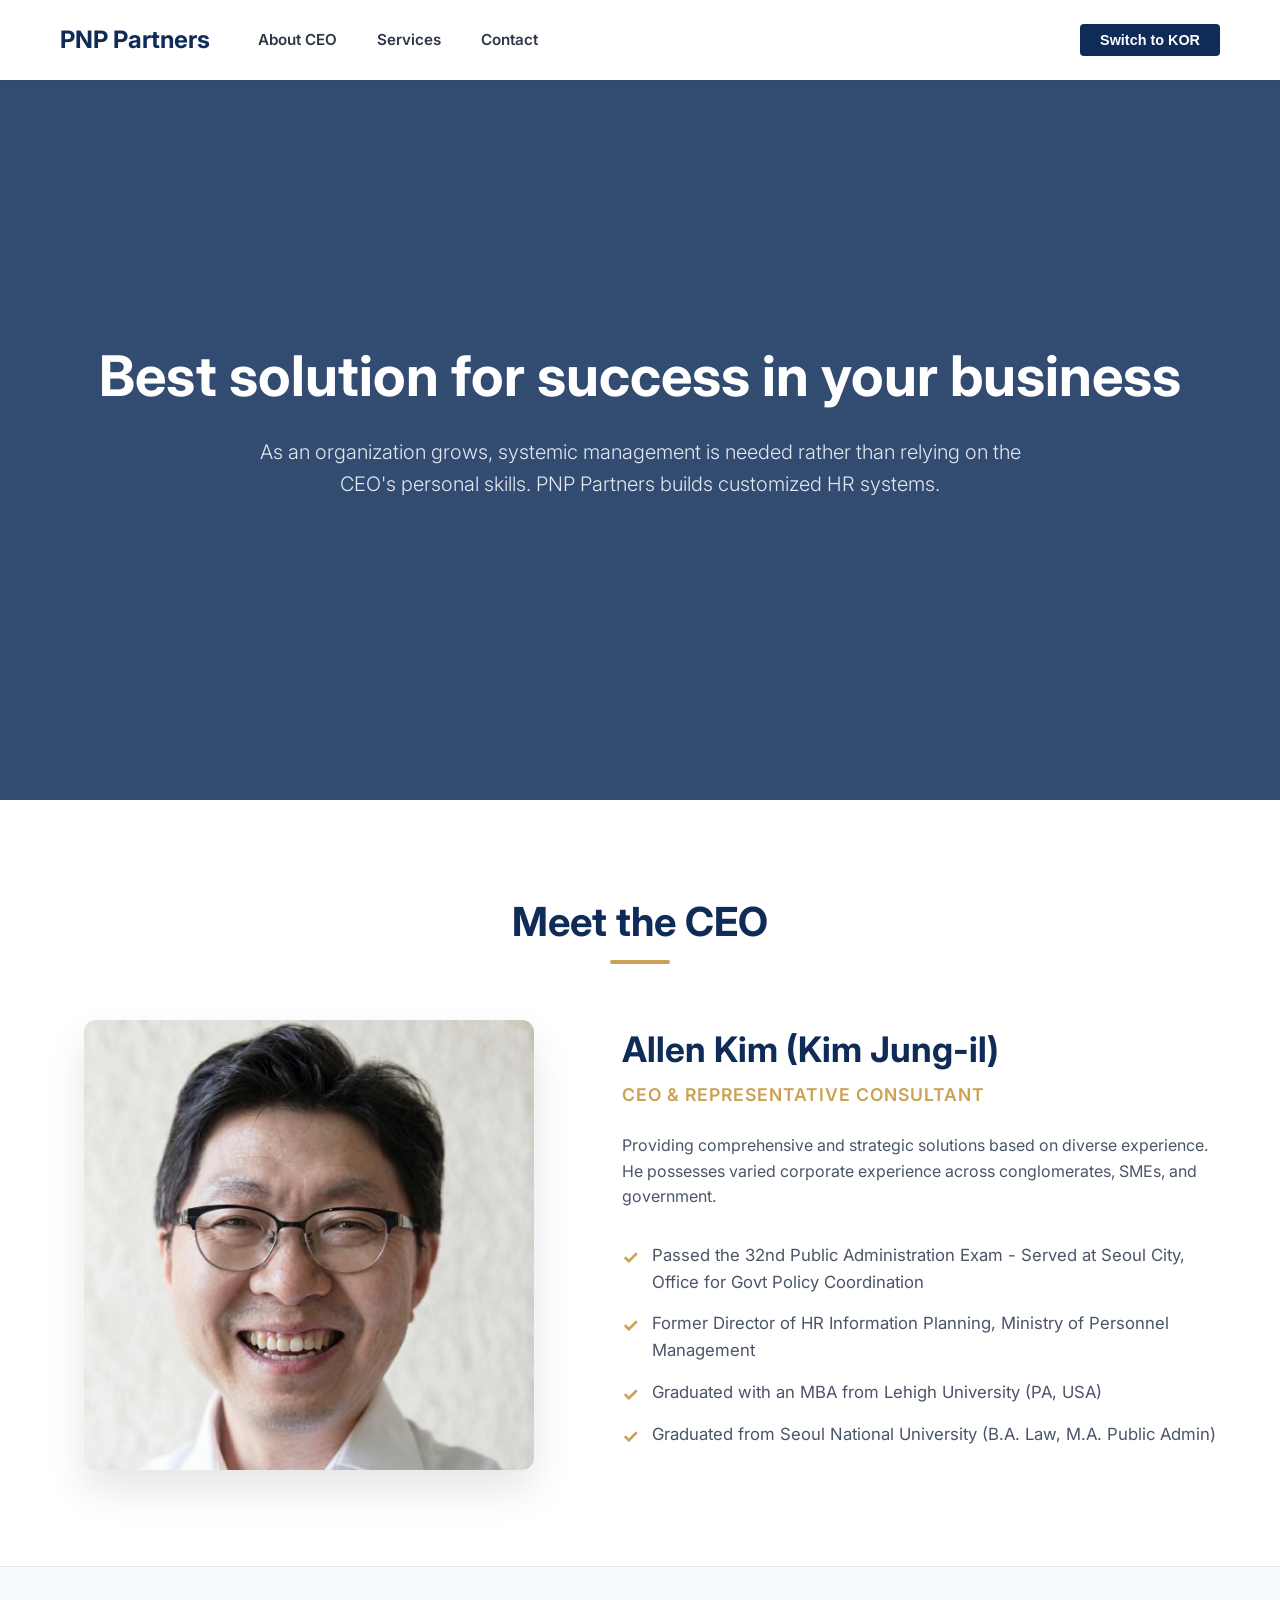
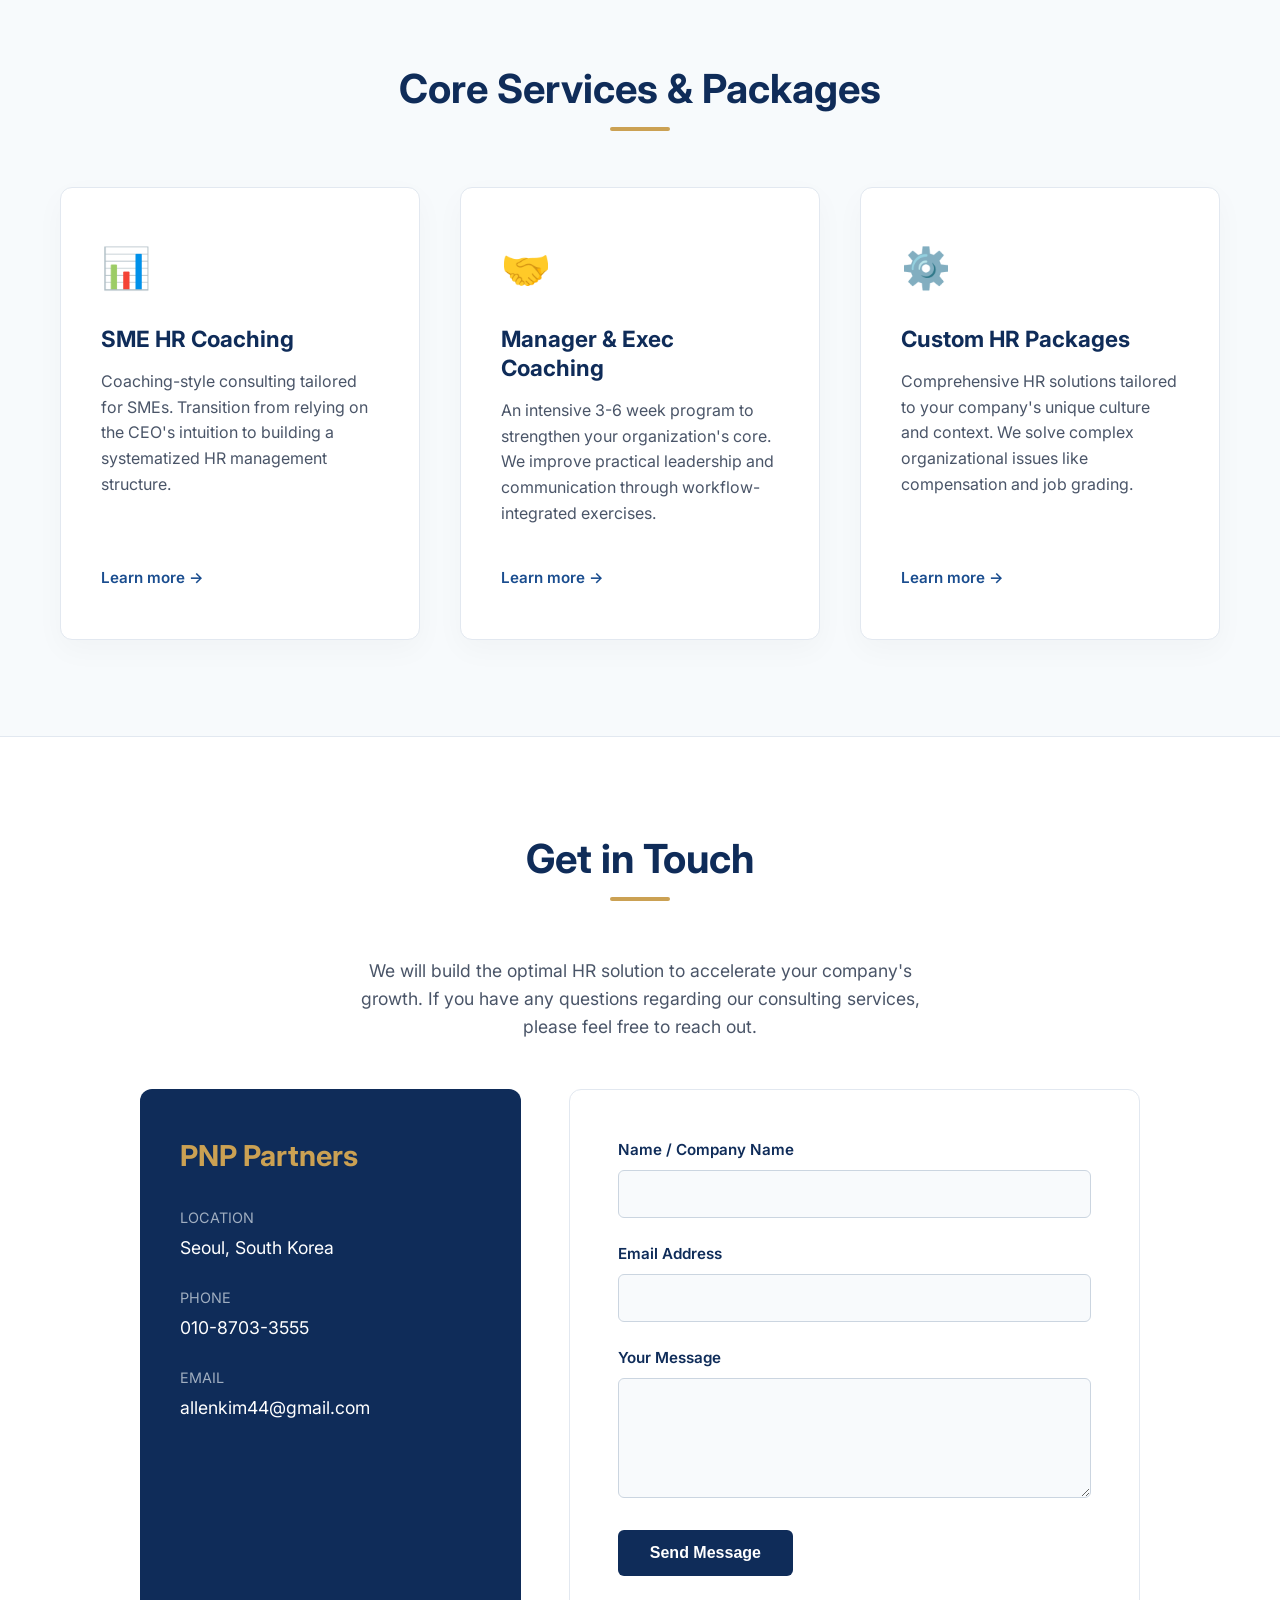
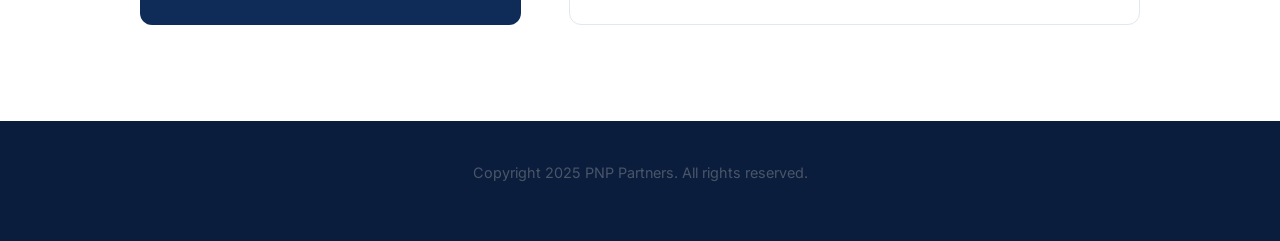
==== index.html @ eab7d21c "Add files via upload v0 pnpp web dev. includes a landing page, ceo intro, core services that are cli" ====
<!DOCTYPE html>
<html lang="en">
<head>
    <meta charset="UTF-8">
    <meta name="viewport" content="width=device-width, initial-scale=1.0">
    <title>PNP Partners | HR Consulting</title>
    <link href="https://fonts.googleapis.com/css2?family=Inter:wght@300;400;600;700&family=Noto+Sans+KR:wght@300;400;500;700&display=swap" rel="stylesheet">
    <style>
        /* === CSS VARIABLES === */
        :root {
            --primary-navy: #0F2C59;
            --secondary-blue: #1A4D8F;
            --accent-color: #CBA153;
            --text-dark: #2D3748;
            --text-light: #4A5568;
            --bg-light: #F7FAFC;
            --white: #FFFFFF;
            --border-color: #E2E8F0;
            --transition: all 0.3s ease;
        }

        /* === GLOBAL STYLES === */
        * { margin: 0; padding: 0; box-sizing: border-box; }
        body {
            font-family: 'Inter', 'Noto Sans KR', sans-serif;
            color: var(--text-dark);
            line-height: 1.6;
            background-color: var(--white);
            scroll-behavior: smooth;
        }
        h1, h2, h3, h4 { color: var(--primary-navy); font-weight: 700; line-height: 1.3; }
        p { margin-bottom: 1rem; color: var(--text-light); }
        .container { width: 100%; max-width: 1200px; margin: 0 auto; padding: 0 20px; }

        .section-title {
            text-align: center; font-size: 2.5rem; margin-bottom: 3.5rem;
            position: relative; padding-bottom: 1rem;
        }
        .section-title::after {
            content: ''; position: absolute; bottom: 0; left: 50%;
            transform: translateX(-50%); width: 60px; height: 4px;
            background-color: var(--accent-color); border-radius: 2px;
        }
        section { padding: 6rem 0; }

        /* === NAVIGATION === */
        header {
            background-color: rgba(255, 255, 255, 0.98);
            backdrop-filter: blur(10px);
            box-shadow: 0 2px 15px rgba(0,0,0,0.05);
            position: fixed; width: 100%; top: 0; z-index: 1000;
        }
        nav { display: flex; justify-content: space-between; align-items: center; height: 80px; }
        .logo { font-size: 1.5rem; font-weight: 700; color: var(--primary-navy); text-decoration: none; z-index: 1001; }

        .nav-links { display: flex; gap: 2.5rem; align-items: center; margin-right: auto; margin-left: 3rem; }
        .nav-links a { text-decoration: none; color: var(--text-dark); font-weight: 600; font-size: 0.95rem; transition: var(--transition); }
        .nav-links a:hover { color: var(--accent-color); }

        .nav-controls { display: flex; align-items: center; gap: 1.5rem; z-index: 1001; }
        .lang-toggle {
            background-color: var(--primary-navy); color: var(--white); border: none;
            padding: 8px 20px; border-radius: 4px; cursor: pointer; font-weight: 600; font-size: 0.9rem; transition: var(--transition);
        }
        .lang-toggle:hover { background-color: var(--secondary-blue); box-shadow: 0 4px 12px rgba(26, 77, 143, 0.2); }

        .hamburger { display: none; flex-direction: column; gap: 5px; cursor: pointer; }
        .hamburger span { width: 25px; height: 3px; background-color: var(--primary-navy); border-radius: 3px; transition: var(--transition); }

        /* === HERO SECTION === */
        .hero {
            margin-top: 80px; height: 80vh;
            background: linear-gradient(rgba(15, 44, 89, 0.85), rgba(15, 44, 89, 0.85)), url('https://images.unsplash.com/photo-1552664730-d307ca884978?auto=format&fit=crop&w=1920&q=80') center/cover no-repeat fixed;
            display: flex; align-items: center; text-align: center; color: var(--white);
        }
        .hero h1 { color: var(--white); font-size: 3.5rem; margin-bottom: 1.5rem; }
        .hero p { color: #E2E8F0; font-size: 1.25rem; max-width: 800px; margin: 0 auto 2.5rem; font-weight: 300; }

        /* === ABOUT CEO SECTION === */
        .about-grid { display: grid; grid-template-columns: 1fr 1.2fr; gap: 4rem; align-items: center; }
        .about-img img { width: 100%; max-width: 450px; border-radius: 12px; box-shadow: 0 20px 40px rgba(0,0,0,0.1); display: block; margin: 0 auto; }
        .about-text h3 { font-size: 2.2rem; margin-bottom: 0.5rem; }
        .about-text .title { color: var(--accent-color); font-weight: 600; font-size: 1.1rem; margin-bottom: 1.5rem; display: block; text-transform: uppercase; letter-spacing: 1px; }
        .about-text ul { list-style: none; margin-top: 2rem; }
        .about-text ul li { position: relative; padding-left: 30px; margin-bottom: 15px; color: var(--text-light); font-size: 1.05rem; }
        .about-text ul li::before { content: '✓'; color: var(--accent-color); position: absolute; left: 0; font-weight: bold; font-size: 1.2rem; }

        /* === SERVICES SECTION === */
        .bg-light-sec { background-color: var(--bg-light); border-top: 1px solid var(--border-color); border-bottom: 1px solid var(--border-color); }
        .services-grid { display: grid; grid-template-columns: repeat(auto-fit, minmax(320px, 1fr)); gap: 2.5rem; }

        .service-card {
            background: var(--white); padding: 3rem 2.5rem; border-radius: 12px;
            box-shadow: 0 10px 30px rgba(0,0,0,0.03); transition: var(--transition);
            border: 1px solid var(--border-color); position: relative; overflow: hidden;
            cursor: pointer; display: flex; flex-direction: column;
        }
        .service-card::before {
            content: ''; position: absolute; top: 0; left: 0; width: 100%; height: 4px;
            background-color: transparent; transition: var(--transition);
        }
        .service-card:hover { transform: translateY(-8px); box-shadow: 0 20px 40px rgba(0,0,0,0.08); }
        .service-card:hover::before { background-color: var(--accent-color); }
        .service-card * { pointer-events: none; }
        .service-icon { font-size: 2.5rem; margin-bottom: 1.5rem; }
        .service-card h3 { font-size: 1.4rem; margin-bottom: 1rem; }
        .service-card p { flex-grow: 1; }

        .learn-more-btn {
            margin-top: 1.5rem; color: var(--secondary-blue); font-weight: 600;
            font-size: 0.95rem; display: flex; align-items: center; gap: 5px; transition: var(--transition);
        }
        .service-card:hover .learn-more-btn { color: var(--accent-color); gap: 10px; }

        /* === MODALS === */
        .custom-modal {
            position: fixed; top: 0; left: 0; width: 100%; height: 100%;
            background-color: rgba(15, 44, 89, 0.85); backdrop-filter: blur(8px);
            z-index: 9999; display: flex; justify-content: center; align-items: center;
            opacity: 0; visibility: hidden;
            transition: opacity 0.3s ease, visibility 0.3s ease;
        }
        .custom-modal.active { opacity: 1; visibility: visible; }

        .custom-modal-content {
            background: var(--white); padding: 3rem; border-radius: 12px;
            width: 90%; max-width: 850px; max-height: 85vh; overflow-y: auto;
            position: relative; transform: translateY(30px); transition: transform 0.3s ease;
            box-shadow: 0 25px 50px rgba(0,0,0,0.2);
        }
        .custom-modal.active .custom-modal-content { transform: translateY(0); }

        .close-btn {
            position: absolute; top: 20px; right: 25px; font-size: 2rem;
            color: var(--text-light); cursor: pointer; transition: var(--transition);
            background: var(--bg-light); width: 40px; height: 40px;
            display: flex; justify-content: center; align-items: center; border-radius: 50%;
        }
        .close-btn:hover { background-color: #E2E8F0; color: var(--text-dark); }

        .custom-modal-content h2 { font-size: 2rem; margin-bottom: 1rem; color: var(--primary-navy); }
        .custom-modal-content h4 { color: var(--accent-color); margin: 1.5rem 0 0.8rem; font-size: 1.2rem; letter-spacing: 0.5px; }
        .custom-modal-content ul { list-style: none; margin-bottom: 1.5rem; }
        .custom-modal-content ul li { position: relative; padding-left: 20px; margin-bottom: 8px; color: var(--text-light); }
        .custom-modal-content ul li::before { content: '•'; color: var(--secondary-blue); position: absolute; left: 0; font-weight: bold; font-size: 1.2rem; }

        .modal-cta { margin-top: 2.5rem; padding-top: 2rem; border-top: 1px solid var(--border-color); text-align: right; }
        .btn-primary {
            background-color: var(--accent-color); color: var(--white); border: none; padding: 1rem 2rem;
            border-radius: 6px; cursor: pointer; font-weight: 600; font-size: 1.05rem;
            text-decoration: none; display: inline-block; transition: var(--transition);
        }
        .btn-primary:hover { background-color: #B58B3F; transform: translateY(-2px); box-shadow: 0 5px 15px rgba(203, 161, 83, 0.3); }

        /* === CONTACT SECTION === */
        .contact-intro { text-align: center; max-width: 600px; margin: 0 auto 3rem auto; font-size: 1.1rem; }
        .contact-wrapper { display: grid; grid-template-columns: 1fr 1.5fr; gap: 3rem; max-width: 1000px; margin: 0 auto; }
        .contact-info-box { background: var(--primary-navy); color: var(--white); padding: 3rem 2.5rem; border-radius: 12px; }
        .contact-info-box h3 { color: var(--accent-color); margin-bottom: 2rem; font-size: 1.8rem; }
        .contact-info-item { margin-bottom: 1.5rem; }
        .contact-info-item span { display: block; font-size: 0.9rem; color: #A0AEC0; text-transform: uppercase; margin-bottom: 0.3rem; }
        .contact-info-item p { color: var(--white); font-size: 1.1rem; margin: 0; }

        .contact-form-box { background: var(--white); padding: 3rem; border-radius: 12px; border: 1px solid var(--border-color); }
        .form-group { margin-bottom: 1.5rem; }
        .form-group label { display: block; margin-bottom: 0.5rem; font-weight: 600; color: var(--primary-navy); font-size: 0.95rem; }
        .form-control { width: 100%; padding: 0.8rem 1rem; border: 1px solid #CBD5E0; border-radius: 6px; font-family: inherit; font-size: 1rem; background-color: #F8FAFC; }
        .form-control:focus { outline: none; border-color: var(--primary-navy); background-color: var(--white); box-shadow: 0 0 0 3px rgba(15, 44, 89, 0.1); }
        textarea.form-control { resize: vertical; min-height: 120px; }
        .submit-btn {
            background-color: var(--primary-navy); color: var(--white); border: none;
            padding: 0.9rem 2rem; border-radius: 6px; cursor: pointer; font-weight: 600;
            font-size: 1rem; transition: var(--transition);
        }
        .submit-btn:hover { background-color: var(--secondary-blue); transform: translateY(-2px); }

        /* === FOOTER === */
        footer { background-color: #0A1D3D; color: #A0AEC0; text-align: center; padding: 2.5rem 0; font-size: 0.9rem; }

        /* === RESPONSIVE === */
        @media (max-width: 900px) { .contact-wrapper { grid-template-columns: 1fr; } }
        @media (max-width: 768px) {
            .nav-links {
                position: absolute; top: 80px; left: 0; width: 100%; background-color: rgba(255, 255, 255, 0.98);
                backdrop-filter: blur(10px); flex-direction: column; align-items: center; padding: 2rem 0; margin: 0;
                gap: 2rem; box-shadow: 0 10px 15px rgba(0,0,0,0.05); transform: translateY(-150%); opacity: 0;
                transition: var(--transition); z-index: 999;
            }
            .nav-links.active { transform: translateY(0); opacity: 1; }
            .hamburger { display: flex; }
            .hero h1 { font-size: 2.5rem; }
            .about-grid { grid-template-columns: 1fr; }
            section { padding: 4rem 0; }
            .custom-modal-content { padding: 2.5rem 1.5rem; }
        }
    </style>
</head>
<body>

    <!-- HEADER & NAVIGATION -->
    <header>
        <div class="container">
            <nav>
                <a href="#" class="logo" data-ko="PNP 파트너스" data-en="PNP Partners">PNP Partners</a>
                <div class="nav-links" id="navLinks">
                    <a href="#about" data-ko="대표 소개" data-en="About CEO">About CEO</a>
                    <a href="#services" data-ko="제공 서비스" data-en="Services">Services</a>
                    <a href="#contact" data-ko="문의하기" data-en="Contact">Contact</a>
                </div>
                <div class="nav-controls">
                    <button class="lang-toggle" id="langBtn">Switch to KOR</button>
                    <div class="hamburger" id="hamburgerBtn">
                        <span></span><span></span><span></span>
                    </div>
                </div>
            </nav>
        </div>
    </header>

    <!-- HERO SECTION -->
    <section class="hero" id="home">
        <div class="container">
            <h1 class="translatable" data-ko="비즈니스 성공을 위한 최고의 솔루션" data-en="Best solution for success in your business">Best solution for success in your business</h1>
            <p class="translatable"
               data-ko="조직이 성장하면 CEO의 개인기가 아닌 제도를 통한 관리가 필요합니다. PNP Partners는 맞춤형 HR 시스템을 구축합니다."
               data-en="As an organization grows, systemic management is needed rather than relying on the CEO's personal skills. PNP Partners builds customized HR systems.">
               As an organization grows, systemic management is needed rather than relying on the CEO's personal skills. PNP Partners builds customized HR systems.
            </p>
        </div>
    </section>

    <!-- ABOUT CEO SECTION -->
    <section id="about">
        <div class="container">
            <h2 class="section-title translatable" data-ko="대표 컨설턴트 소개" data-en="Meet the CEO">Meet the CEO</h2>
            <div class="about-grid">
                <div class="about-img">
                    <img src="allenkim.jpeg" alt="Allen Kim - CEO">
                </div>
                <div class="about-text">
                    <h3 class="translatable" data-ko="김정일 (Allen Kim)" data-en="Allen Kim (Kim Jung-il)">Allen Kim (Kim Jung-il)</h3>
                    <span class="title translatable" data-ko="PNP Partners 대표컨설턴트" data-en="CEO & Representative Consultant">CEO & Representative Consultant</span>
                    <p class="translatable"
                       data-ko="다양한 경험을 바탕으로 종합적이고 전략적인 solution을 제공합니다. 대기업, 중소기업, 정부 등 다양한 회사 경험을 보유하고 있습니다."
                       data-en="Providing comprehensive and strategic solutions based on diverse experience. He possesses varied corporate experience across conglomerates, SMEs, and government.">
                       Providing comprehensive and strategic solutions based on diverse experience. He possesses varied corporate experience across conglomerates, SMEs, and government.
                    </p>
                    <ul>
                        <li class="translatable" data-ko="행정고시 32회 합격 - 서울시, 국무조정실 근무" data-en="Passed the 32nd Public Administration Exam - Served at Seoul City, Office for Govt Policy Coordination">Passed the 32nd Public Administration Exam - Served at Seoul City, Office for Govt Policy Coordination</li>
                        <li class="translatable" data-ko="인사혁신처 인재정보기획관 역임" data-en="Former Director of HR Information Planning, Ministry of Personnel Management">Former Director of HR Information Planning, Ministry of Personnel Management</li>
                        <li class="translatable" data-ko="Lehigh University (PA, USA), MBA 졸업" data-en="Graduated with an MBA from Lehigh University (PA, USA)">Graduated with an MBA from Lehigh University (PA, USA)</li>
                        <li class="translatable" data-ko="서울대학교 법과대학 졸업 및 행정대학원 석사" data-en="Graduated from Seoul National University (B.A. Law, M.A. Public Admin)">Graduated from Seoul National University (B.A. Law, M.A. Public Admin)</li>
                    </ul>
                </div>
            </div>
        </div>
    </section>

    <!-- SERVICES SECTION -->
    <section id="services" class="bg-light-sec">
        <div class="container">
            <h2 class="section-title translatable" data-ko="핵심 역량 및 제공 서비스" data-en="Core Services & Packages">Core Services & Packages</h2>
            <div class="services-grid">

                <div class="service-card" data-modal="modal-sme" role="button" tabindex="0">
                    <div class="service-icon">📊</div>
                    <h3 class="translatable" data-ko="중소기업 인사 코칭" data-en="SME HR Coaching">SME HR Coaching</h3>
                    <p class="translatable"
                       data-ko="중소기업의 현실을 반영한 코칭 방식의 컨설팅. 사장의 직관에 의존하던 인사 관리에서 벗어나 제도화된 인사관리를 구축합니다."
                       data-en="Coaching-style consulting tailored for SMEs. Transition from relying on the CEO's intuition to building a systematized HR management structure.">
                       Coaching-style consulting tailored for SMEs. Transition from relying on the CEO's intuition to building a systematized HR management structure.
                    </p>
                    <div class="learn-more-btn translatable" data-ko="자세히 보기 &rarr;" data-en="Learn more &rarr;">Learn more &rarr;</div>
                </div>

                <div class="service-card" data-modal="modal-exec" role="button" tabindex="0">
                    <div class="service-icon">🤝</div>
                    <h3 class="translatable" data-ko="관리자 및 임원 코칭" data-en="Manager & Exec Coaching">Manager & Exec Coaching</h3>
                    <p class="translatable"
                       data-ko="조직의 허리를 강화하는 3~6주 집중 과정. 현업과 연계된 과제를 통해 실질적인 리더십과 소통 능력을 향상시킵니다."
                       data-en="An intensive 3-6 week program to strengthen your organization's core. We improve practical leadership and communication through workflow-integrated exercises.">
                       An intensive 3-6 week program to strengthen your organization's core. We improve practical leadership and communication through workflow-integrated exercises.
                    </p>
                    <div class="learn-more-btn translatable" data-ko="자세히 보기 &rarr;" data-en="Learn more &rarr;">Learn more &rarr;</div>
                </div>

                <div class="service-card" data-modal="modal-custom" role="button" tabindex="0">
                    <div class="service-icon">⚙️</div>
                    <h3 class="translatable" data-ko="맞춤형 HR 패키지" data-en="Custom HR Packages">Custom HR Packages</h3>
                    <p class="translatable"
                       data-ko="기업의 고유한 문화와 상황에 맞춘 종합 HR 솔루션. 보상설계, 평가제도, 직무급 등 복잡한 조직 이슈를 해결합니다."
                       data-en="Comprehensive HR solutions tailored to your company's unique culture and context. We solve complex organizational issues like compensation and job grading.">
                       Comprehensive HR solutions tailored to your company's unique culture and context. We solve complex organizational issues like compensation and job grading.
                    </p>
                    <div class="learn-more-btn translatable" data-ko="자세히 보기 &rarr;" data-en="Learn more &rarr;">Learn more &rarr;</div>
                </div>

            </div>
        </div>
    </section>

    <!-- MODALS -->

    <div class="custom-modal" id="modal-sme">
        <div class="custom-modal-content">
            <span class="close-btn" data-close>&times;</span>
            <h2 class="translatable" data-ko="중소기업 인사 코칭 (SME HR Coaching)" data-en="SME HR Coaching Program">SME HR Coaching Program</h2>
            <p class="translatable"
               data-ko="대부분의 중소기업은 제도화된 인사관리가 미흡합니다. 판단 기준이 없어 CEO의 관리 부담이 가중되고, 예측 가능성이 낮아 직원 불만이 발생합니다. PNP Partners는 지침서만 넘겨주는 방식이 아닌, 설계와 실행을 동시에 진행하는 현실 밀착형 코칭을 제공합니다."
               data-en="Most SMEs lack a systematized approach to HR. Without clear criteria, the CEO faces an immense management burden, and employees suffer from low predictability. PNP Partners offers a hands-on coaching approach where system design and execution occur simultaneously.">
               Most SMEs lack a systematized approach to HR. Without clear criteria, the CEO faces an immense management burden, and employees suffer from low predictability. PNP Partners offers a hands-on coaching approach where system design and execution occur simultaneously.
            </p>

            <h4 class="translatable" data-ko="서비스 운영 구조" data-en="Service Structure & Timeline">Service Structure & Timeline</h4>
            <p class="translatable" data-ko="최초 6개월 계약으로 진행되며, 매 방문 시 경영진 및 인사팀과 2시간 심층 회의를 진행합니다." data-en="Structured as an initial 6-month contract. Each visit includes a 2-hour deep-dive meeting with management and the HR team.">Structured as an initial 6-month contract. Each visit includes a 2-hour deep-dive meeting with management and the HR team.</p>
            <ul>
                <li class="translatable"
                    data-ko="진단기 (1개월차): 월 4회 방문. 직원 인터뷰 및 구조화 설문 등을 통한 정확한 현황 파악."
                    data-en="Phase 1: Diagnosis (Month 1): 4 visits/month. Accurate assessment via employee interviews and structured surveys.">
                    Phase 1: Diagnosis (Month 1): 4 visits/month. Accurate assessment via employee interviews and structured surveys.
                </li>
                <li class="translatable"
                    data-ko="설계기 (2~5개월차): 월 2회 방문. 초기 성공 과제 선정, 팀 빌딩, 맞춤형 제도 설계 및 즉각적인 실행."
                    data-en="Phase 2: Design & Execution (Months 2-5): 2 visits/month. Identifying early win tasks, team building, and custom system design.">
                    Phase 2: Design & Execution (Months 2-5): 2 visits/month. Identifying early win tasks, team building, and custom system design.
                </li>
                <li class="translatable"
                    data-ko="정리기 (6개월차): 월 2회 방문. 제도 정리, 실행 이슈 파악/보완, 향후 사후 관리 방안 결정."
                    data-en="Phase 3: Wrap-up (Month 6): 2 visits/month. Finalizing systems, addressing execution issues, and determining follow-up strategies.">
                    Phase 3: Wrap-up (Month 6): 2 visits/month. Finalizing systems, addressing execution issues, and determining follow-up strategies.
                </li>
            </ul>
            <div class="modal-cta">
                <a href="#contact" class="btn-primary translatable" data-cta-close data-ko="컨설팅 문의하기" data-en="Inquire About SME Coaching">Inquire About SME Coaching</a>
            </div>
        </div>
    </div>

    <div class="custom-modal" id="modal-exec">
        <div class="custom-modal-content">
            <span class="close-btn" data-close>&times;</span>
            <h2 class="translatable" data-ko="관리자 및 임원 코칭" data-en="Manager & Executive Coaching">Manager & Executive Coaching</h2>
            <p class="translatable"
               data-ko="조직이 성장함에 따라 리더의 역량이 곧 회사의 한계가 됩니다. 본 프로그램은 3~6주간의 집중적인 커리큘럼을 통해 조직의 중간 관리자와 임원진의 실질적인 변화를 이끌어냅니다."
               data-en="As an organization grows, the capacity of its leaders defines the company's limits. This program drives real change among middle managers and executives through a highly intensive 3-6 week curriculum.">
               As an organization grows, the capacity of its leaders defines the company's limits. This program drives real change among middle managers and executives through a highly intensive 3-6 week curriculum.
            </p>

            <h4 class="translatable" data-ko="관리자 코칭 (그룹/개인)" data-en="Manager Coaching (Group/Individual)">Manager Coaching (Group/Individual)</h4>
            <ul>
                <li class="translatable" data-ko="현업 연계형 과제: 일상 업무에서 리더십을 발휘할 수 있도록 설계된 실전형 과제 수행." data-en="Workflow-Integrated Exercises: Practical assignments designed to be executed during normal day-to-day work.">Workflow-Integrated Exercises: Practical assignments designed to be executed during normal day-to-day work.</li>
                <li class="translatable" data-ko="1:1 면담 및 피드백 스킬: 상하간 소통의 단절을 막고 성과를 촉진하는 대화 기법 훈련." data-en="1-on-1 & Feedback Skills: Training in communication techniques that prevent silos and drive team performance.">1-on-1 & Feedback Skills: Training in communication techniques that prevent silos and drive team performance.</li>
            </ul>

            <h4 class="translatable" data-ko="임원 코칭 (Executive Track)" data-en="Executive Track Coaching">Executive Track Coaching</h4>
            <ul>
                <li class="translatable" data-ko="변화 관리(Change Management): 조직 구조 개편 및 새로운 비전 도입 시 발생할 수 있는 저항 관리." data-en="Change Management: Navigating resistance during organizational restructuring and the introduction of new visions.">Change Management: Navigating resistance during organizational restructuring and the introduction of new visions.</li>
                <li class="translatable" data-ko="전략적 의사결정: LG전자 임원 코칭 등 다수의 대기업 코칭 경험을 바탕으로 한 맞춤형 리더십 지원." data-en="Strategic Decision Making: Bespoke leadership support drawing on rich experience, including executive coaching at LG Electronics.">Strategic Decision Making: Bespoke leadership support drawing on rich experience, including executive coaching at LG Electronics.</li>
            </ul>
            <div class="modal-cta">
                <a href="#contact" class="btn-primary translatable" data-cta-close data-ko="프로그램 문의하기" data-en="Inquire About Coaching Programs">Inquire About Coaching Programs</a>
            </div>
        </div>
    </div>

    <div class="custom-modal" id="modal-custom">
        <div class="custom-modal-content">
            <span class="close-btn" data-close>&times;</span>
            <h2 class="translatable" data-ko="맞춤형 종합 HR 패키지" data-en="Custom HR Packages">Custom HR Packages</h2>
            <p class="translatable"
               data-ko="다른 회사의 성공적인 제도가 우리 회사에도 맞는 것은 아닙니다. PNP Partners는 회사의 재무 상황, 조직 문화, 비즈니스 전략을 면밀히 분석하여 가장 적합하고 정교한 맞춤형 HR 시스템을 구축합니다."
               data-en="A system that succeeds elsewhere won't necessarily work for you. PNP Partners deeply analyzes your financial situation, organizational culture, and business strategy to build the most sophisticated, customized HR system for your needs.">
               A system that succeeds elsewhere won't necessarily work for you. PNP Partners deeply analyzes your financial situation, organizational culture, and business strategy to build the most sophisticated, customized HR system for your needs.
            </p>

            <h4 class="translatable" data-ko="주요 컨설팅 영역" data-en="Key Consulting Areas">Key Consulting Areas</h4>
            <ul>
                <li class="translatable"
                    data-ko="보상 체계 및 직무급 설계: 역할과 책임에 기반한 공정한 보상 시스템 구축 (삼성생명 직무급 설계 경험 보유)."
                    data-en="Compensation & Job Grading: Building fair compensation systems based on roles and responsibilities (e.g., Job grading design for Samsung Life Insurance).">
                    Compensation & Job Grading: Building fair compensation systems based on roles and responsibilities (e.g., Job grading design for Samsung Life Insurance).
                </li>
                <li class="translatable"
                    data-ko="BSC 성과 관리: 회사 목표와 개인의 목표를 정렬하는 실질적인 평가 체계 도입 (인천지하철공사 프로젝트 수행)."
                    data-en="BSC Performance Management: Aligning individual goals with company objectives through practical evaluation frameworks (e.g., Incheon Transit Corp).">
                    BSC Performance Management: Aligning individual goals with company objectives through practical evaluation frameworks (e.g., Incheon Transit Corp).
                </li>
                <li class="translatable"
                    data-ko="저성과자 관리: 롯데면세점 등의 경험을 바탕으로 합리적이고 리스크를 최소화하는 프로그램 수립."
                    data-en="Low-Performer Management: Establishing logical, risk-minimizing programs based on extensive experience with major retailers like Lotte Duty Free.">
                    Low-Performer Management: Establishing logical, risk-minimizing programs based on extensive experience with major retailers like Lotte Duty Free.
                </li>
                <li class="translatable"
                    data-ko="조직 설계: 비즈니스 확장에 따른 효율적인 조직 구조 재편 (국립생태원 조직 설계 등)."
                    data-en="Organizational Design: Restructuring for efficiency during rapid business expansion (e.g., National Institute of Ecology).">
                    Organizational Design: Restructuring for efficiency during rapid business expansion (e.g., National Institute of Ecology).
                </li>
            </ul>
            <div class="modal-cta">
                <a href="#contact" class="btn-primary translatable" data-cta-close data-ko="솔루션 문의하기" data-en="Request a Custom Solution">Request a Custom Solution</a>
            </div>
        </div>
    </div>

    <!-- CONTACT SECTION -->
    <section id="contact">
        <div class="container">
            <h2 class="section-title translatable" data-ko="문의하기" data-en="Get in Touch">Get in Touch</h2>
            <p class="contact-intro translatable"
               data-ko="귀사의 성장을 가속화할 최적의 HR 솔루션을 구축해 드립니다. 컨설팅 관련 궁금한 점이 있으시다면 언제든 연락 주시기 바랍니다."
               data-en="We will build the optimal HR solution to accelerate your company's growth. If you have any questions regarding our consulting services, please feel free to reach out.">
               We will build the optimal HR solution to accelerate your company's growth. If you have any questions regarding our consulting services, please feel free to reach out.
            </p>

            <div class="contact-wrapper">
                <div class="contact-info-box">
                    <h3 class="translatable" data-ko="PNP 파트너스" data-en="PNP Partners">PNP Partners</h3>
                    <div class="contact-info-item">
                        <span class="translatable" data-ko="주소" data-en="Location">Location</span>
                        <p class="translatable" data-ko="대한민국 서울" data-en="Seoul, South Korea">Seoul, South Korea</p>
                    </div>
                    <div class="contact-info-item">
                        <span class="translatable" data-ko="전화번호" data-en="Phone">Phone</span>
                        <p>010-8703-3555</p>
                    </div>
                    <div class="contact-info-item">
                        <span class="translatable" data-ko="이메일" data-en="Email">Email</span>
                        <p>allenkim44@gmail.com</p>
                    </div>
                </div>

                <div class="contact-form-box">
                    <form action="mailto:allenkim44@gmail.com" method="post" enctype="text/plain">
                        <div class="form-group">
                            <label for="name" class="translatable" data-ko="성함 / 회사명" data-en="Name / Company Name">Name / Company Name</label>
                            <input type="text" id="name" name="Name" class="form-control" required>
                        </div>
                        <div class="form-group">
                            <label for="email" class="translatable" data-ko="연락처 이메일" data-en="Email Address">Email Address</label>
                            <input type="email" id="email" name="Email" class="form-control" required>
                        </div>
                        <div class="form-group">
                            <label for="message" class="translatable" data-ko="문의 내용" data-en="Your Message">Your Message</label>
                            <textarea id="message" name="Message" class="form-control" required></textarea>
                        </div>
                        <button type="submit" class="submit-btn translatable" data-ko="메시지 전송하기" data-en="Send Message">Send Message</button>
                    </form>
                </div>
            </div>
        </div>
    </section>

    <!-- FOOTER -->
    <footer>
        <div class="container">
            <p class="translatable"
               data-ko="Copyright 2025 PNP Partners. All rights reserved."
               data-en="Copyright 2025 PNP Partners. All rights reserved.">
               Copyright 2025 PNP Partners. All rights reserved.
            </p>
        </div>
    </footer>

    <script>
        document.addEventListener('DOMContentLoaded', () => {

            // === Language Toggle ===
            let currentLang = 'en';
            const langBtn = document.getElementById('langBtn');

            langBtn.addEventListener('click', () => {
                currentLang = currentLang === 'en' ? 'ko' : 'en';
                document.querySelectorAll('[data-' + currentLang + ']').forEach(el => {
                    el.innerHTML = el.getAttribute('data-' + currentLang);
                });
                langBtn.innerText = currentLang === 'en' ? 'Switch to KOR' : 'Switch to ENG';
            });

            // === Mobile Menu ===
            const navLinks = document.getElementById('navLinks');
            document.getElementById('hamburgerBtn').addEventListener('click', () => {
                navLinks.classList.toggle('active');
            });
            navLinks.querySelectorAll('a').forEach(link => {
                link.addEventListener('click', () => navLinks.classList.remove('active'));
            });

            // === Modal Open/Close ===
            const openModal = (id) => {
                const modal = document.getElementById(id);
                if (!modal) return;
                modal.classList.add('active');
                document.body.style.overflow = 'hidden';
            };

            const closeModal = (modal) => {
                modal.classList.remove('active');
                document.body.style.overflow = '';
            };

            document.querySelectorAll('.service-card[data-modal]').forEach(card => {
                const targetId = card.getAttribute('data-modal');
                card.addEventListener('click', () => openModal(targetId));
                card.addEventListener('keydown', (e) => {
                    if (e.key === 'Enter' || e.key === ' ') {
                        e.preventDefault();
                        openModal(targetId);
                    }
                });
            });

            document.querySelectorAll('.custom-modal').forEach(modal => {
                modal.addEventListener('click', (e) => {
                    if (e.target === modal) closeModal(modal);
                });
                modal.querySelectorAll('[data-close]').forEach(btn => {
                    btn.addEventListener('click', () => closeModal(modal));
                });
                modal.querySelectorAll('[data-cta-close]').forEach(btn => {
                    btn.addEventListener('click', () => closeModal(modal));
                });
            });

            document.addEventListener('keydown', (e) => {
                if (e.key === 'Escape') {
                    document.querySelectorAll('.custom-modal.active').forEach(closeModal);
                }
            });
        });
    </script>
</body>
</html>
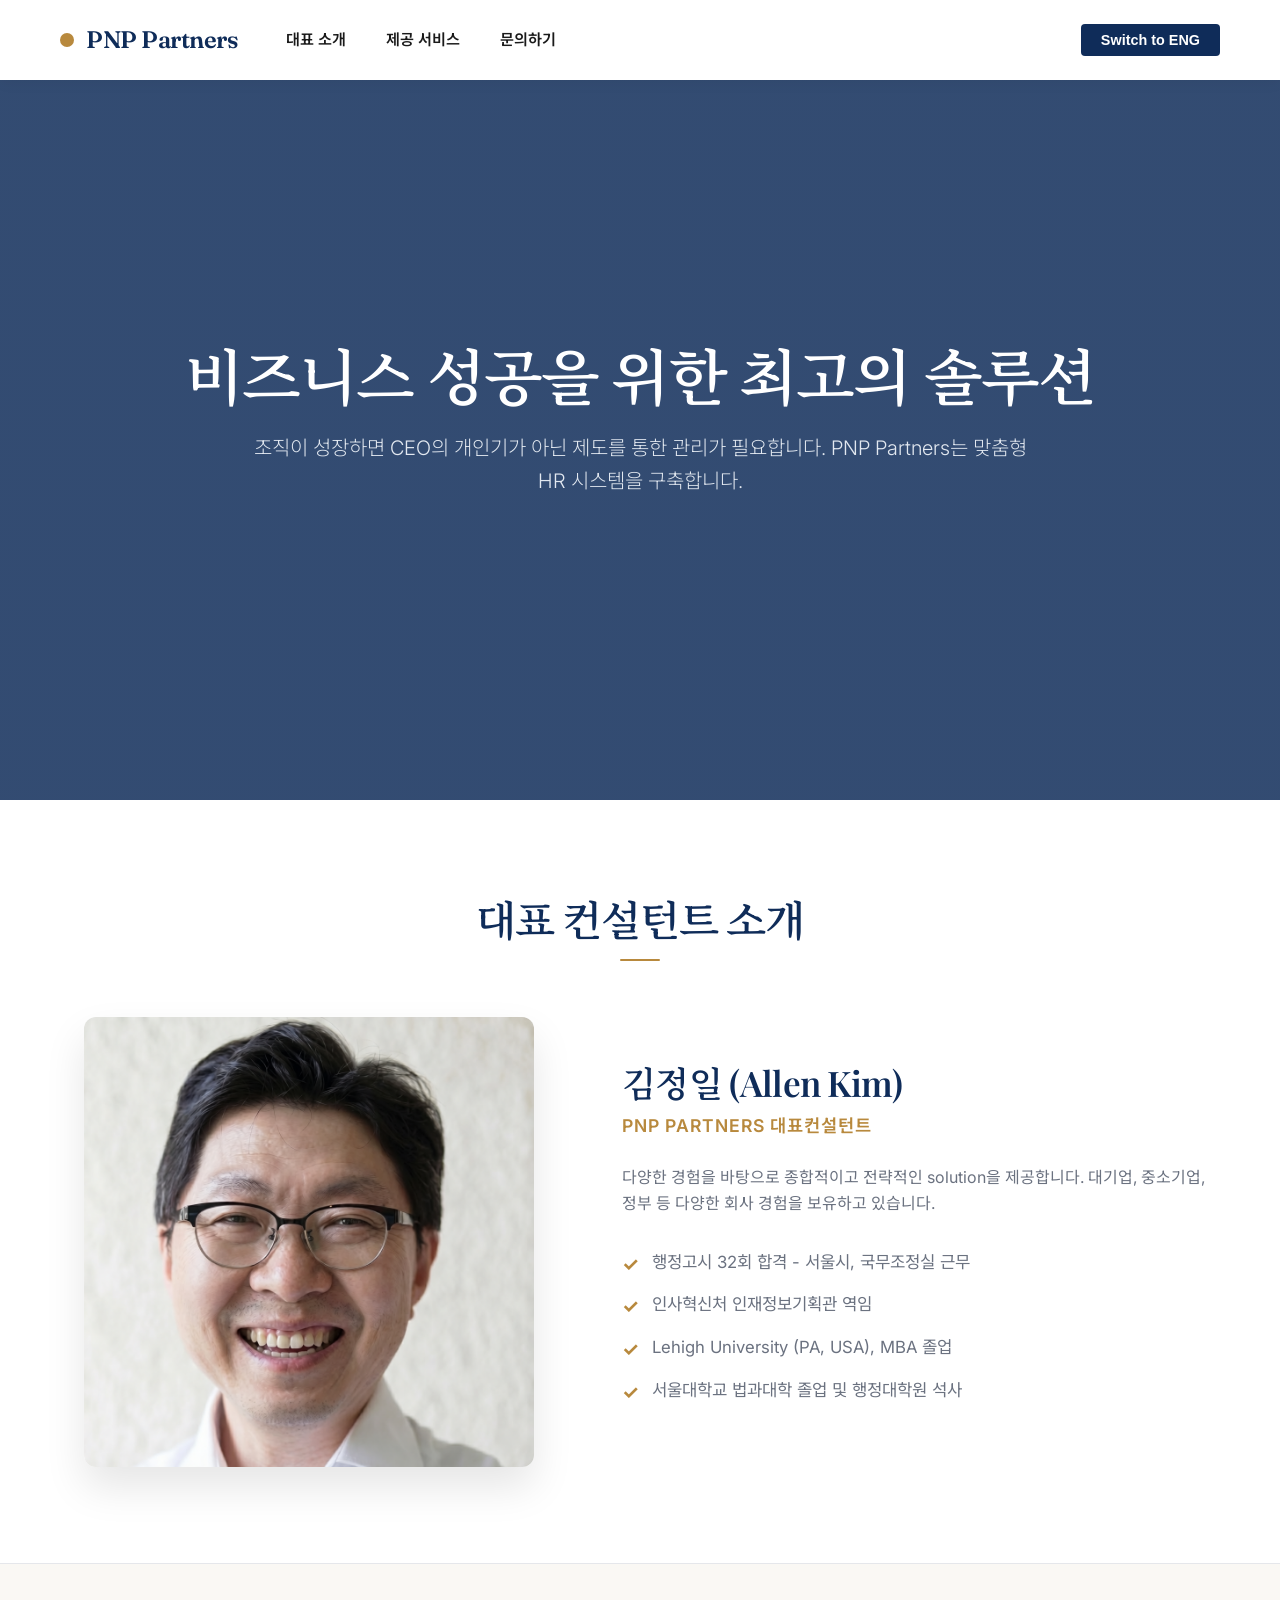
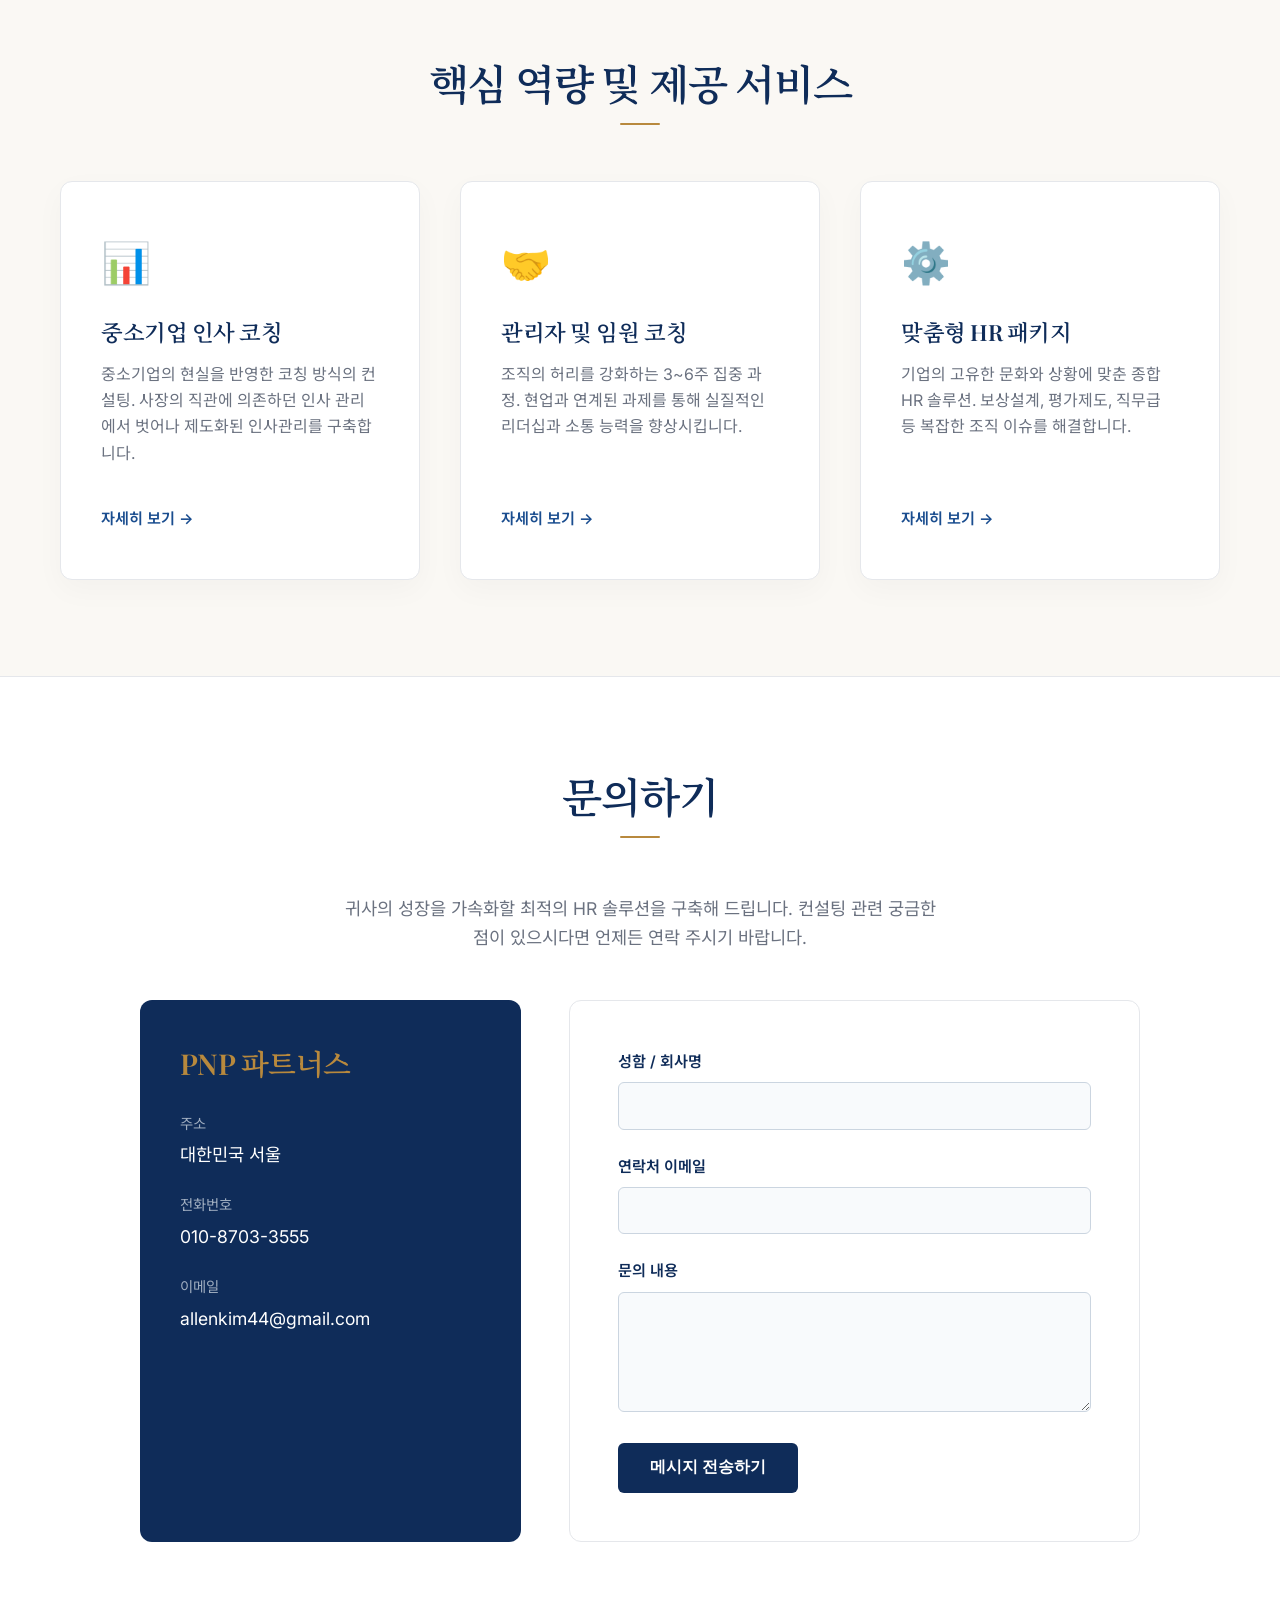
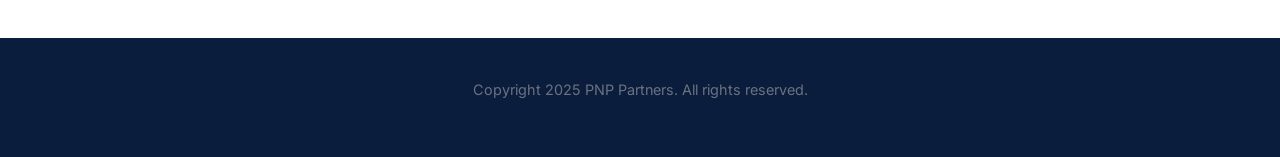
==== commit e8f8e197: "update index.html with logos, fonts, colors." ====
--- a/index.html
+++ b/index.html
@@ -1,44 +1,65 @@
 <!DOCTYPE html>
-<html lang="en">
+<html lang="ko">
 <head>
     <meta charset="UTF-8">
     <meta name="viewport" content="width=device-width, initial-scale=1.0">
     <title>PNP Partners | HR Consulting</title>
-    <link href="https://fonts.googleapis.com/css2?family=Inter:wght@300;400;600;700&family=Noto+Sans+KR:wght@300;400;500;700&display=swap" rel="stylesheet">
+
+    <!-- Brand favicons -->
+    <link rel="icon" type="image/svg+xml" href="brand/favicons/favicon.svg">
+    <link rel="icon" type="image/png" sizes="32x32" href="brand/favicons/favicon-32.png">
+    <link rel="icon" type="image/png" sizes="16x16" href="brand/favicons/favicon-16.png">
+    <link rel="apple-touch-icon" href="brand/favicons/apple-touch-icon.png">
+    <link rel="manifest" href="brand/site.webmanifest">
+    <meta name="theme-color" content="#0F2C59">
+
+    <link href="https://fonts.googleapis.com/css2?family=Fraunces:opsz,wght@9..144,600&family=Playfair+Display:wght@600;700;800;900&family=Inter:wght@300;400;500;600;700;800&family=Noto+Sans+KR:wght@300;400;500;700&family=Noto+Serif+KR:wght@600;700;800&display=swap" rel="stylesheet">
     <style>
-        /* === CSS VARIABLES === */
+        /* === CSS VARIABLES — Brand v1.0 === */
         :root {
             --primary-navy: #0F2C59;
             --secondary-blue: #1A4D8F;
-            --accent-color: #CBA153;
-            --text-dark: #2D3748;
-            --text-light: #4A5568;
-            --bg-light: #F7FAFC;
+            --accent-color: #B8893D;      /* brass — the dot */
+            --accent-deep: #9A7232;
+            --champagne: #E8D9B5;
+            --text-dark: #1A1A1A;          /* ink */
+            --text-light: #6B7280;         /* slate */
+            --bg-light: #FAF8F4;           /* bone */
             --white: #FFFFFF;
-            --border-color: #E2E8F0;
+            --border-color: #E5E7EB;
             --transition: all 0.3s ease;
+
+            --font-display: 'Playfair Display', 'Noto Serif KR', 'Georgia', serif;
+            --font-body: 'Inter', 'Noto Sans KR', -apple-system, sans-serif;
         }
 
         /* === GLOBAL STYLES === */
         * { margin: 0; padding: 0; box-sizing: border-box; }
         body {
-            font-family: 'Inter', 'Noto Sans KR', sans-serif;
+            font-family: var(--font-body);
             color: var(--text-dark);
-            line-height: 1.6;
+            line-height: 1.65;
             background-color: var(--white);
             scroll-behavior: smooth;
         }
-        h1, h2, h3, h4 { color: var(--primary-navy); font-weight: 700; line-height: 1.3; }
+        h1, h2, h3, h4 {
+            font-family: var(--font-display);
+            color: var(--primary-navy);
+            font-weight: 600;
+            line-height: 1.1;
+            letter-spacing: -0.02em;
+        }
         p { margin-bottom: 1rem; color: var(--text-light); }
         .container { width: 100%; max-width: 1200px; margin: 0 auto; padding: 0 20px; }
 
         .section-title {
-            text-align: center; font-size: 2.5rem; margin-bottom: 3.5rem;
-            position: relative; padding-bottom: 1rem;
+            text-align: center; font-size: 2.6rem; margin-bottom: 3.5rem;
+            position: relative; padding-bottom: 1.2rem;
+            letter-spacing: -0.03em;
         }
         .section-title::after {
             content: ''; position: absolute; bottom: 0; left: 50%;
-            transform: translateX(-50%); width: 60px; height: 4px;
+            transform: translateX(-50%); width: 40px; height: 2px;
             background-color: var(--accent-color); border-radius: 2px;
         }
         section { padding: 6rem 0; }
@@ -51,7 +72,18 @@
             position: fixed; width: 100%; top: 0; z-index: 1000;
         }
         nav { display: flex; justify-content: space-between; align-items: center; height: 80px; }
-        .logo { font-size: 1.5rem; font-weight: 700; color: var(--primary-navy); text-decoration: none; z-index: 1001; }
+        .logo {
+            display: inline-flex; align-items: center; gap: 12px;
+            font-family: 'Fraunces', 'Noto Serif KR', 'Georgia', serif;
+            font-size: 1.5rem; font-weight: 600;
+            color: var(--primary-navy); text-decoration: none;
+            z-index: 1001; letter-spacing: -0.02em;
+        }
+        .logo::before {
+            content: ''; width: 14px; height: 14px;
+            background: var(--accent-color); border-radius: 50%;
+            flex-shrink: 0;
+        }
 
         .nav-links { display: flex; gap: 2.5rem; align-items: center; margin-right: auto; margin-left: 3rem; }
         .nav-links a { text-decoration: none; color: var(--text-dark); font-weight: 600; font-size: 0.95rem; transition: var(--transition); }
@@ -73,7 +105,7 @@
             background: linear-gradient(rgba(15, 44, 89, 0.85), rgba(15, 44, 89, 0.85)), url('https://images.unsplash.com/photo-1552664730-d307ca884978?auto=format&fit=crop&w=1920&q=80') center/cover no-repeat fixed;
             display: flex; align-items: center; text-align: center; color: var(--white);
         }
-        .hero h1 { color: var(--white); font-size: 3.5rem; margin-bottom: 1.5rem; }
+        .hero h1 { color: var(--white); font-size: 3.8rem; margin-bottom: 1.5rem; letter-spacing: -0.03em; }
         .hero p { color: #E2E8F0; font-size: 1.25rem; max-width: 800px; margin: 0 auto 2.5rem; font-weight: 300; }
 
         /* === ABOUT CEO SECTION === */
@@ -150,7 +182,7 @@
             border-radius: 6px; cursor: pointer; font-weight: 600; font-size: 1.05rem;
             text-decoration: none; display: inline-block; transition: var(--transition);
         }
-        .btn-primary:hover { background-color: #B58B3F; transform: translateY(-2px); box-shadow: 0 5px 15px rgba(203, 161, 83, 0.3); }
+        .btn-primary:hover { background-color: var(--accent-deep); transform: translateY(-2px); box-shadow: 0 5px 15px rgba(184, 137, 61, 0.3); }
 
         /* === CONTACT SECTION === */
         .contact-intro { text-align: center; max-width: 600px; margin: 0 auto 3rem auto; font-size: 1.1rem; }
@@ -201,7 +233,7 @@
     <header>
         <div class="container">
             <nav>
-                <a href="#" class="logo" data-ko="PNP 파트너스" data-en="PNP Partners">PNP Partners</a>
+                <a href="#" class="logo">PNP Partners</a>
                 <div class="nav-links" id="navLinks">
                     <a href="#about" data-ko="대표 소개" data-en="About CEO">About CEO</a>
                     <a href="#services" data-ko="제공 서비스" data-en="Services">Services</a>
@@ -238,8 +270,8 @@
                     <img src="allenkim.jpeg" alt="Allen Kim - CEO">
                 </div>
                 <div class="about-text">
-                    <h3 class="translatable" data-ko="김정일 (Allen Kim)" data-en="Allen Kim (Kim Jung-il)">Allen Kim (Kim Jung-il)</h3>
-                    <span class="title translatable" data-ko="PNP Partners 대표컨설턴트" data-en="CEO & Representative Consultant">CEO & Representative Consultant</span>
+                    <h3 class="translatable" data-ko="김정일 (Allen Kim)" data-en="Allen Kim">Allen Kim</h3>
+                    <span class="title translatable" data-ko="PNP Partners 대표컨설턴트" data-en="CEO and Representative Consultant">CEO and Representative Consultant</span>
                     <p class="translatable"
                        data-ko="다양한 경험을 바탕으로 종합적이고 전략적인 solution을 제공합니다. 대기업, 중소기업, 정부 등 다양한 회사 경험을 보유하고 있습니다."
                        data-en="Providing comprehensive and strategic solutions based on diverse experience. He possesses varied corporate experience across conglomerates, SMEs, and government.">
@@ -259,7 +291,7 @@
     <!-- SERVICES SECTION -->
     <section id="services" class="bg-light-sec">
         <div class="container">
-            <h2 class="section-title translatable" data-ko="핵심 역량 및 제공 서비스" data-en="Core Services & Packages">Core Services & Packages</h2>
+            <h2 class="section-title translatable" data-ko="핵심 역량 및 제공 서비스" data-en="Core Services and Packages">Core Services and Packages</h2>
             <div class="services-grid">
 
                 <div class="service-card" data-modal="modal-sme" role="button" tabindex="0">
@@ -275,7 +307,7 @@
 
                 <div class="service-card" data-modal="modal-exec" role="button" tabindex="0">
                     <div class="service-icon">🤝</div>
-                    <h3 class="translatable" data-ko="관리자 및 임원 코칭" data-en="Manager & Exec Coaching">Manager & Exec Coaching</h3>
+                    <h3 class="translatable" data-ko="관리자 및 임원 코칭" data-en="Manager and Exec Coaching">Manager and Exec Coaching</h3>
                     <p class="translatable"
                        data-ko="조직의 허리를 강화하는 3~6주 집중 과정. 현업과 연계된 과제를 통해 실질적인 리더십과 소통 능력을 향상시킵니다."
                        data-en="An intensive 3-6 week program to strengthen your organization's core. We improve practical leadership and communication through workflow-integrated exercises.">
@@ -311,7 +343,7 @@
                Most SMEs lack a systematized approach to HR. Without clear criteria, the CEO faces an immense management burden, and employees suffer from low predictability. PNP Partners offers a hands-on coaching approach where system design and execution occur simultaneously.
             </p>
 
-            <h4 class="translatable" data-ko="서비스 운영 구조" data-en="Service Structure & Timeline">Service Structure & Timeline</h4>
+            <h4 class="translatable" data-ko="서비스 운영 구조" data-en="Service Structure and Timeline">Service Structure and Timeline</h4>
             <p class="translatable" data-ko="최초 6개월 계약으로 진행되며, 매 방문 시 경영진 및 인사팀과 2시간 심층 회의를 진행합니다." data-en="Structured as an initial 6-month contract. Each visit includes a 2-hour deep-dive meeting with management and the HR team.">Structured as an initial 6-month contract. Each visit includes a 2-hour deep-dive meeting with management and the HR team.</p>
             <ul>
                 <li class="translatable"
@@ -321,8 +353,8 @@
                 </li>
                 <li class="translatable"
                     data-ko="설계기 (2~5개월차): 월 2회 방문. 초기 성공 과제 선정, 팀 빌딩, 맞춤형 제도 설계 및 즉각적인 실행."
-                    data-en="Phase 2: Design & Execution (Months 2-5): 2 visits/month. Identifying early win tasks, team building, and custom system design.">
-                    Phase 2: Design & Execution (Months 2-5): 2 visits/month. Identifying early win tasks, team building, and custom system design.
+                    data-en="Phase 2: Design and Execution (Months 2-5): 2 visits/month. Identifying early win tasks, team building, and custom system design.">
+                    Phase 2: Design and Execution (Months 2-5): 2 visits/month. Identifying early win tasks, team building, and custom system design.
                 </li>
                 <li class="translatable"
                     data-ko="정리기 (6개월차): 월 2회 방문. 제도 정리, 실행 이슈 파악/보완, 향후 사후 관리 방안 결정."
@@ -339,7 +371,7 @@
     <div class="custom-modal" id="modal-exec">
         <div class="custom-modal-content">
             <span class="close-btn" data-close>&times;</span>
-            <h2 class="translatable" data-ko="관리자 및 임원 코칭" data-en="Manager & Executive Coaching">Manager & Executive Coaching</h2>
+            <h2 class="translatable" data-ko="관리자 및 임원 코칭" data-en="Manager and Executive Coaching">Manager and Executive Coaching</h2>
             <p class="translatable"
                data-ko="조직이 성장함에 따라 리더의 역량이 곧 회사의 한계가 됩니다. 본 프로그램은 3~6주간의 집중적인 커리큘럼을 통해 조직의 중간 관리자와 임원진의 실질적인 변화를 이끌어냅니다."
                data-en="As an organization grows, the capacity of its leaders defines the company's limits. This program drives real change among middle managers and executives through a highly intensive 3-6 week curriculum.">
@@ -349,7 +381,7 @@
             <h4 class="translatable" data-ko="관리자 코칭 (그룹/개인)" data-en="Manager Coaching (Group/Individual)">Manager Coaching (Group/Individual)</h4>
             <ul>
                 <li class="translatable" data-ko="현업 연계형 과제: 일상 업무에서 리더십을 발휘할 수 있도록 설계된 실전형 과제 수행." data-en="Workflow-Integrated Exercises: Practical assignments designed to be executed during normal day-to-day work.">Workflow-Integrated Exercises: Practical assignments designed to be executed during normal day-to-day work.</li>
-                <li class="translatable" data-ko="1:1 면담 및 피드백 스킬: 상하간 소통의 단절을 막고 성과를 촉진하는 대화 기법 훈련." data-en="1-on-1 & Feedback Skills: Training in communication techniques that prevent silos and drive team performance.">1-on-1 & Feedback Skills: Training in communication techniques that prevent silos and drive team performance.</li>
+                <li class="translatable" data-ko="1:1 면담 및 피드백 스킬: 상하간 소통의 단절을 막고 성과를 촉진하는 대화 기법 훈련." data-en="1-on-1 and Feedback Skills: Training in communication techniques that prevent silos and drive team performance.">1-on-1 and Feedback Skills: Training in communication techniques that prevent silos and drive team performance.</li>
             </ul>
 
             <h4 class="translatable" data-ko="임원 코칭 (Executive Track)" data-en="Executive Track Coaching">Executive Track Coaching</h4>
@@ -377,8 +409,8 @@
             <ul>
                 <li class="translatable"
                     data-ko="보상 체계 및 직무급 설계: 역할과 책임에 기반한 공정한 보상 시스템 구축 (삼성생명 직무급 설계 경험 보유)."
-                    data-en="Compensation & Job Grading: Building fair compensation systems based on roles and responsibilities (e.g., Job grading design for Samsung Life Insurance).">
-                    Compensation & Job Grading: Building fair compensation systems based on roles and responsibilities (e.g., Job grading design for Samsung Life Insurance).
+                    data-en="Compensation and Job Grading: Building fair compensation systems based on roles and responsibilities (e.g., Job grading design for Samsung Life Insurance).">
+                    Compensation and Job Grading: Building fair compensation systems based on roles and responsibilities (e.g., Job grading design for Samsung Life Insurance).
                 </li>
                 <li class="translatable"
                     data-ko="BSC 성과 관리: 회사 목표와 개인의 목표를 정렬하는 실질적인 평가 체계 도입 (인천지하철공사 프로젝트 수행)."
@@ -465,15 +497,21 @@
         document.addEventListener('DOMContentLoaded', () => {
 
             // === Language Toggle ===
-            let currentLang = 'en';
+            let currentLang = 'ko';
             const langBtn = document.getElementById('langBtn');
 
-            langBtn.addEventListener('click', () => {
-                currentLang = currentLang === 'en' ? 'ko' : 'en';
+            const applyLang = () => {
                 document.querySelectorAll('[data-' + currentLang + ']').forEach(el => {
                     el.innerHTML = el.getAttribute('data-' + currentLang);
                 });
                 langBtn.innerText = currentLang === 'en' ? 'Switch to KOR' : 'Switch to ENG';
+            };
+
+            applyLang();
+
+            langBtn.addEventListener('click', () => {
+                currentLang = currentLang === 'en' ? 'ko' : 'en';
+                applyLang();
             });
 
             // === Mobile Menu ===
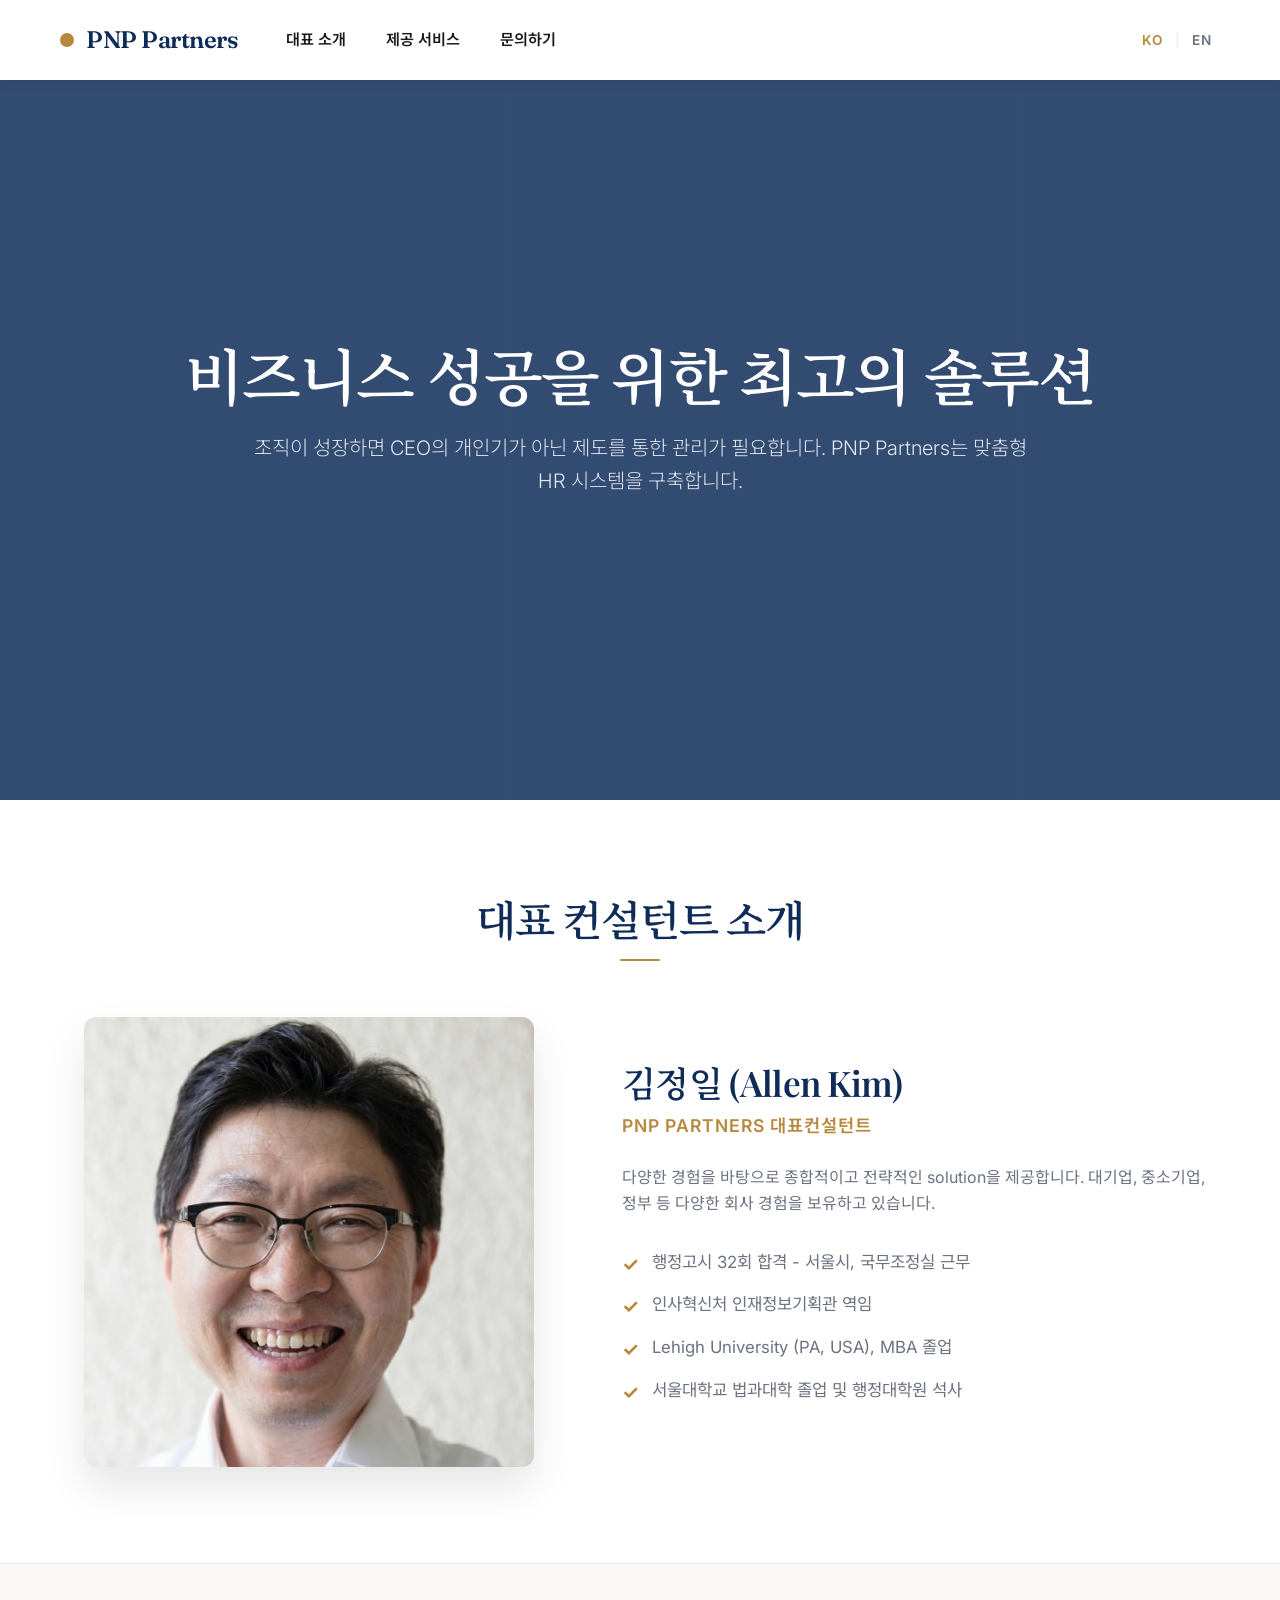
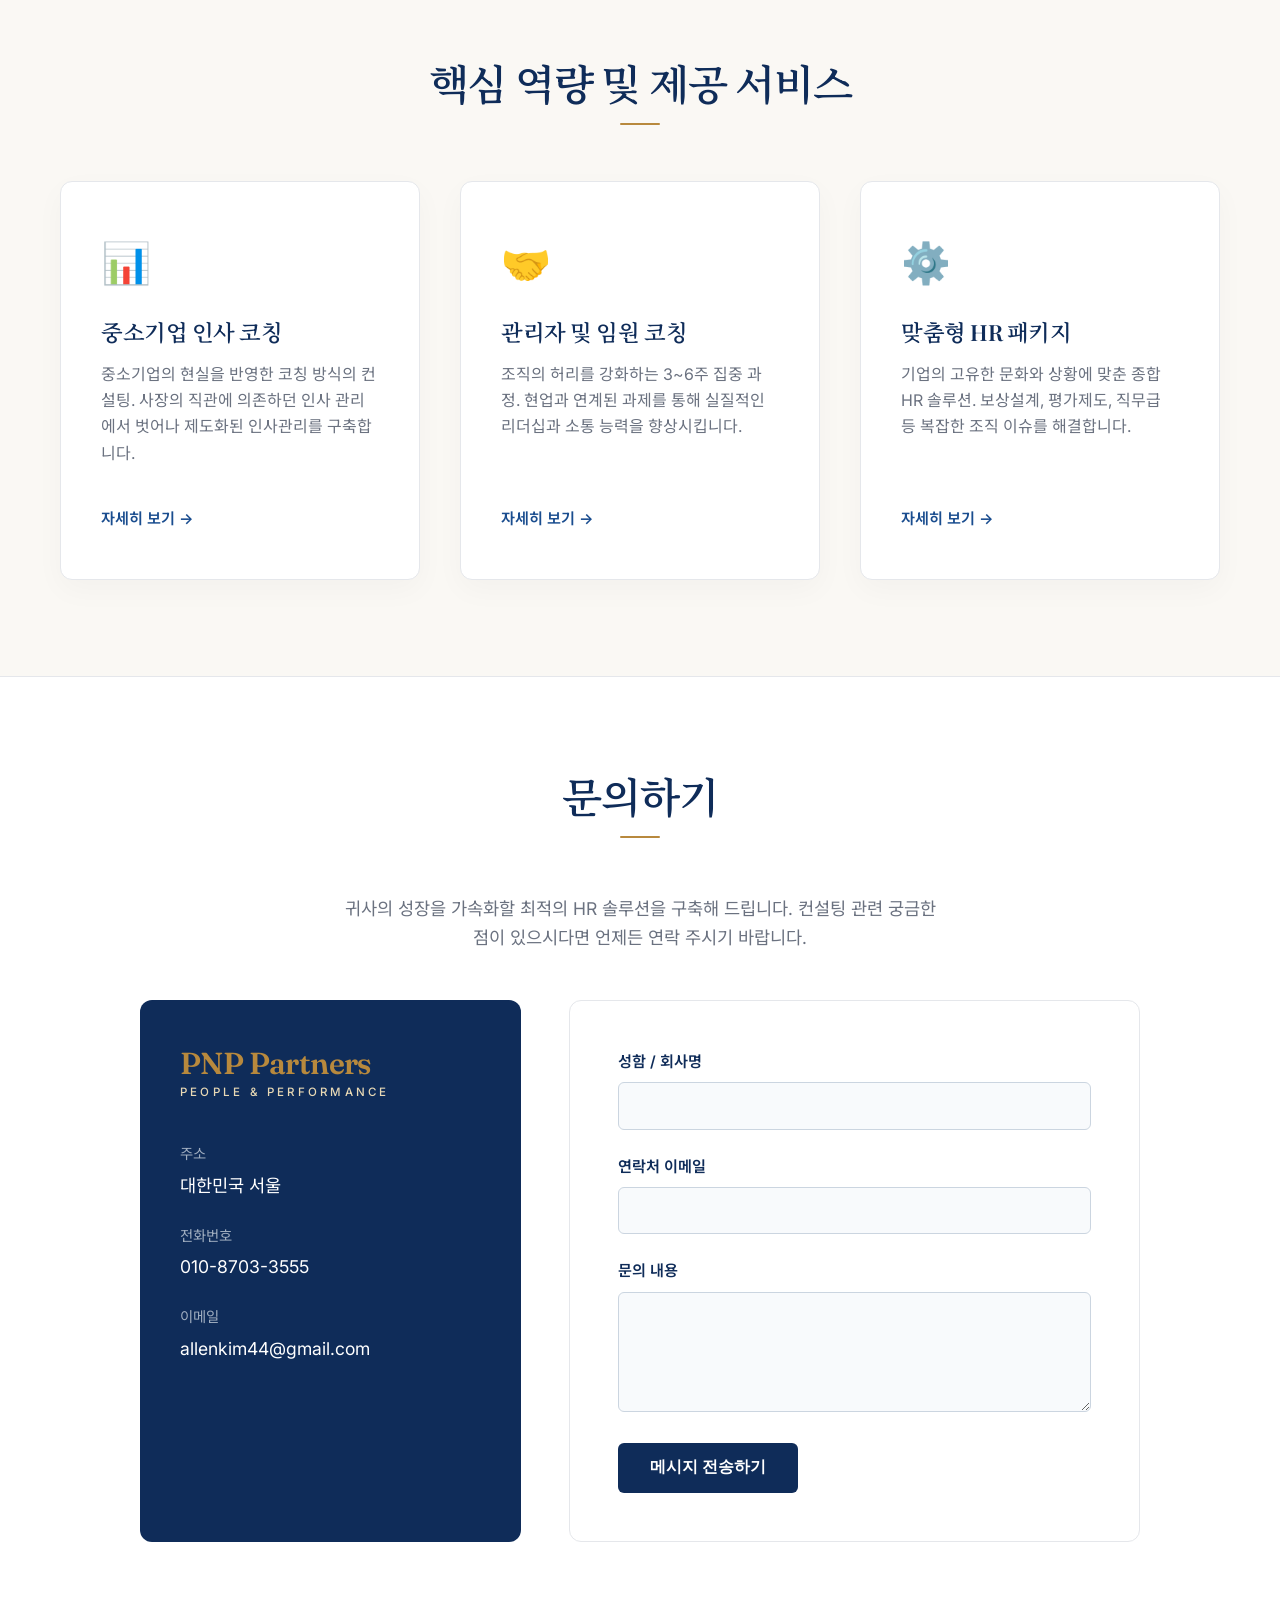
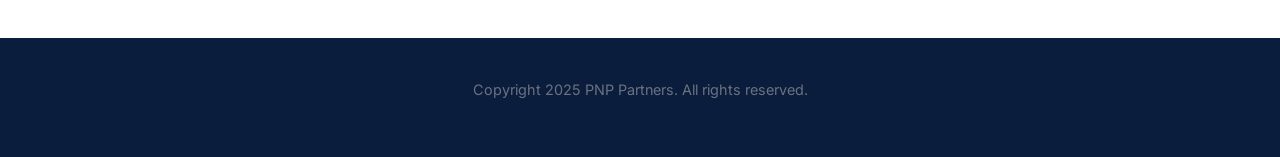
==== commit fe471710: "fix logo in contacts page and update language button to ko | en selector." ====
--- a/index.html
+++ b/index.html
@@ -91,10 +91,23 @@
 
         .nav-controls { display: flex; align-items: center; gap: 1.5rem; z-index: 1001; }
         .lang-toggle {
-            background-color: var(--primary-navy); color: var(--white); border: none;
-            padding: 8px 20px; border-radius: 4px; cursor: pointer; font-weight: 600; font-size: 0.9rem; transition: var(--transition);
-        }
-        .lang-toggle:hover { background-color: var(--secondary-blue); box-shadow: 0 4px 12px rgba(26, 77, 143, 0.2); }
+            display: inline-flex; align-items: center; gap: 4px;
+        }
+        .lang-btn {
+            background: transparent; border: none; padding: 6px 8px;
+            font-family: inherit; font-size: 0.85rem; font-weight: 600;
+            letter-spacing: 0.08em;
+            color: var(--text-light); cursor: pointer;
+            transition: var(--transition);
+        }
+        .lang-btn.active {
+            color: var(--accent-color);
+        }
+        .lang-btn:hover:not(.active) { color: var(--primary-navy); }
+        .lang-divider {
+            color: var(--border-color); font-size: 0.85rem;
+            user-select: none;
+        }
 
         .hamburger { display: none; flex-direction: column; gap: 5px; cursor: pointer; }
         .hamburger span { width: 25px; height: 3px; background-color: var(--primary-navy); border-radius: 3px; transition: var(--transition); }
@@ -188,7 +201,16 @@
         .contact-intro { text-align: center; max-width: 600px; margin: 0 auto 3rem auto; font-size: 1.1rem; }
         .contact-wrapper { display: grid; grid-template-columns: 1fr 1.5fr; gap: 3rem; max-width: 1000px; margin: 0 auto; }
         .contact-info-box { background: var(--primary-navy); color: var(--white); padding: 3rem 2.5rem; border-radius: 12px; }
-        .contact-info-box h3 { color: var(--accent-color); margin-bottom: 2rem; font-size: 1.8rem; }
+        .contact-info-box h3 { color: var(--accent-color); margin-bottom: 0.3rem; font-size: 1.9rem; line-height: 1; font-family: 'Fraunces', 'Noto Serif KR', 'Georgia', serif; letter-spacing: -0.02em; }
+        .contact-info-box .tagline {
+            color: var(--champagne);
+            font-family: 'Inter', sans-serif;
+            font-weight: 500;
+            font-size: 0.72rem;
+            letter-spacing: 0.28em;
+            text-transform: uppercase;
+            margin-bottom: 2.5rem;
+        }
         .contact-info-item { margin-bottom: 1.5rem; }
         .contact-info-item span { display: block; font-size: 0.9rem; color: #A0AEC0; text-transform: uppercase; margin-bottom: 0.3rem; }
         .contact-info-item p { color: var(--white); font-size: 1.1rem; margin: 0; }
@@ -240,7 +262,11 @@
                     <a href="#contact" data-ko="문의하기" data-en="Contact">Contact</a>
                 </div>
                 <div class="nav-controls">
-                    <button class="lang-toggle" id="langBtn">Switch to KOR</button>
+                    <div class="lang-toggle">
+                        <button class="lang-btn" data-lang="ko">KO</button>
+                        <span class="lang-divider">|</span>
+                        <button class="lang-btn" data-lang="en">EN</button>
+                    </div>
                     <div class="hamburger" id="hamburgerBtn">
                         <span></span><span></span><span></span>
                     </div>
@@ -446,7 +472,8 @@
 
             <div class="contact-wrapper">
                 <div class="contact-info-box">
-                    <h3 class="translatable" data-ko="PNP 파트너스" data-en="PNP Partners">PNP Partners</h3>
+                    <h3>PNP Partners</h3>
+                    <div class="tagline">People &amp; Performance</div>
                     <div class="contact-info-item">
                         <span class="translatable" data-ko="주소" data-en="Location">Location</span>
                         <p class="translatable" data-ko="대한민국 서울" data-en="Seoul, South Korea">Seoul, South Korea</p>
@@ -498,20 +525,25 @@
 
             // === Language Toggle ===
             let currentLang = 'ko';
-            const langBtn = document.getElementById('langBtn');
+            const langBtns = document.querySelectorAll('.lang-btn');
 
             const applyLang = () => {
                 document.querySelectorAll('[data-' + currentLang + ']').forEach(el => {
                     el.innerHTML = el.getAttribute('data-' + currentLang);
                 });
-                langBtn.innerText = currentLang === 'en' ? 'Switch to KOR' : 'Switch to ENG';
+                langBtns.forEach(btn => {
+                    btn.classList.toggle('active', btn.dataset.lang === currentLang);
+                });
             };
 
             applyLang();
 
-            langBtn.addEventListener('click', () => {
-                currentLang = currentLang === 'en' ? 'ko' : 'en';
-                applyLang();
+            langBtns.forEach(btn => {
+                btn.addEventListener('click', () => {
+                    if (btn.dataset.lang === currentLang) return;
+                    currentLang = btn.dataset.lang;
+                    applyLang();
+                });
             });
 
             // === Mobile Menu ===
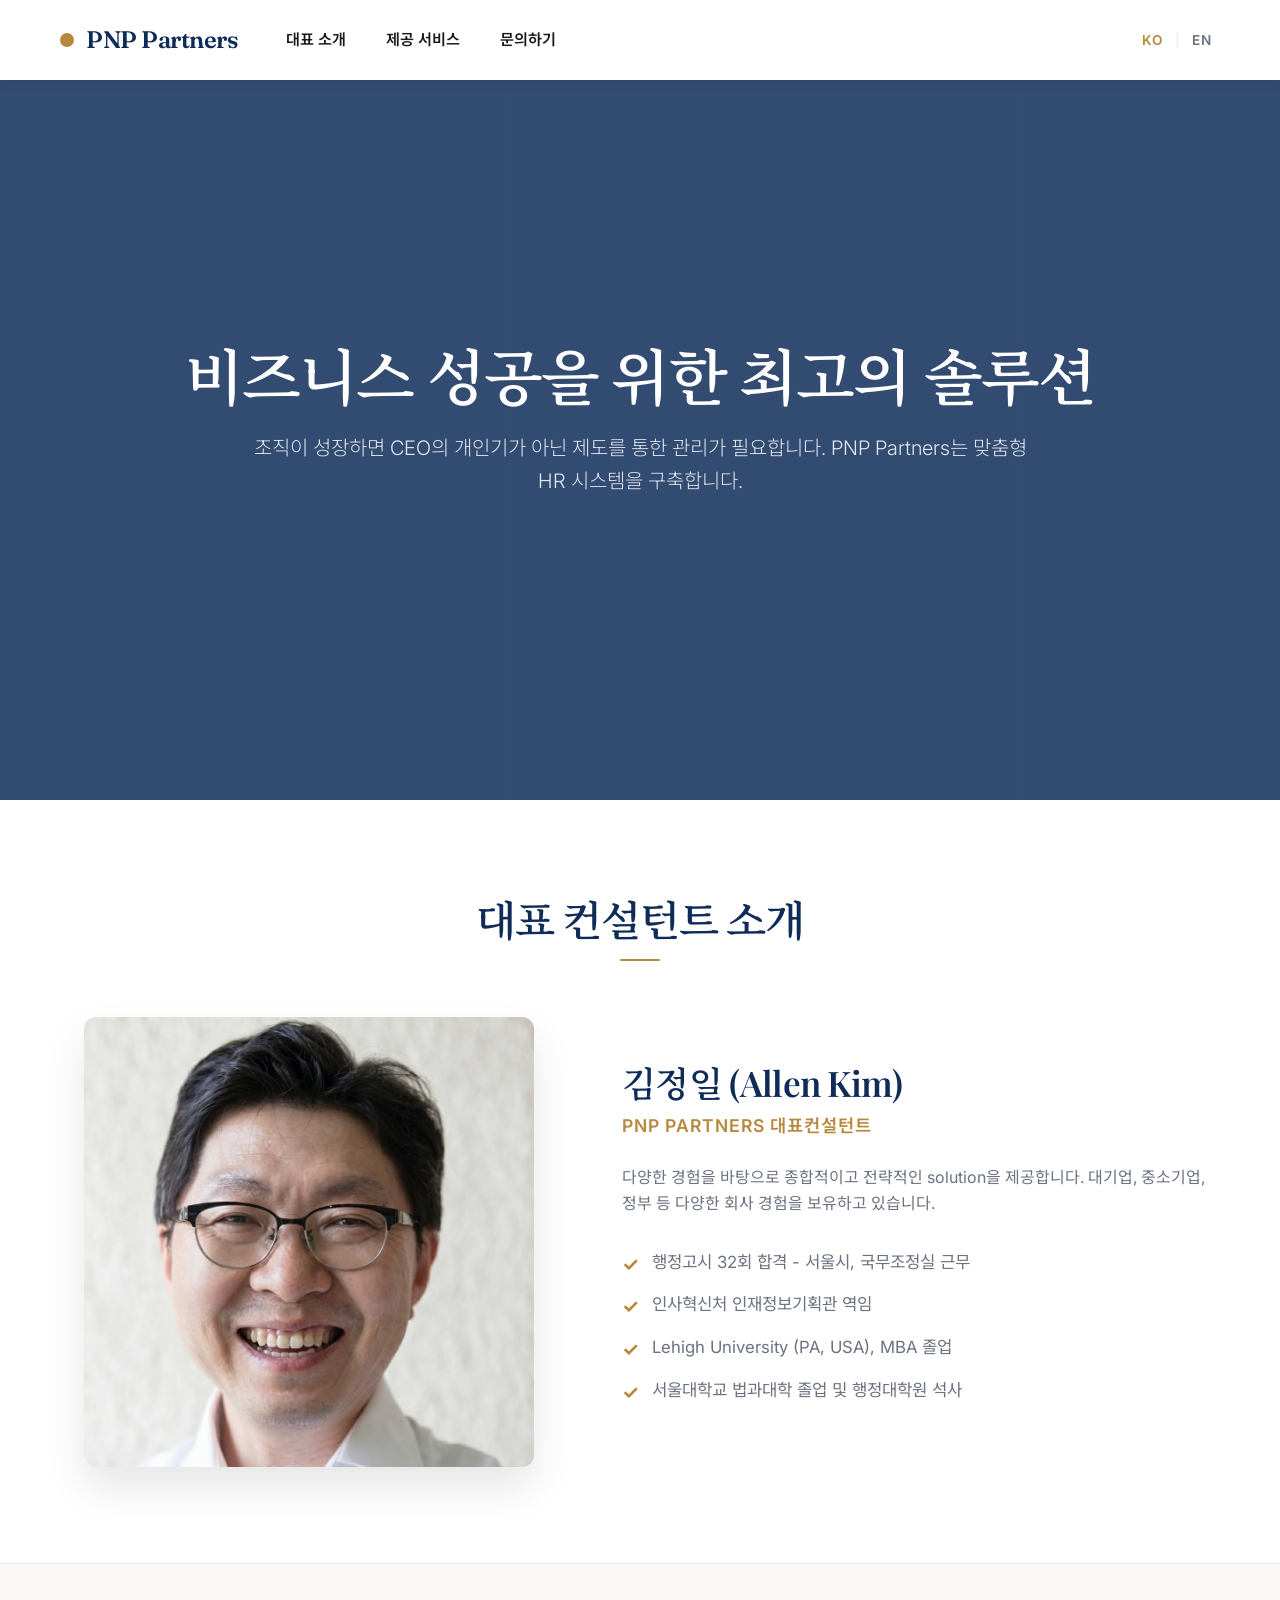
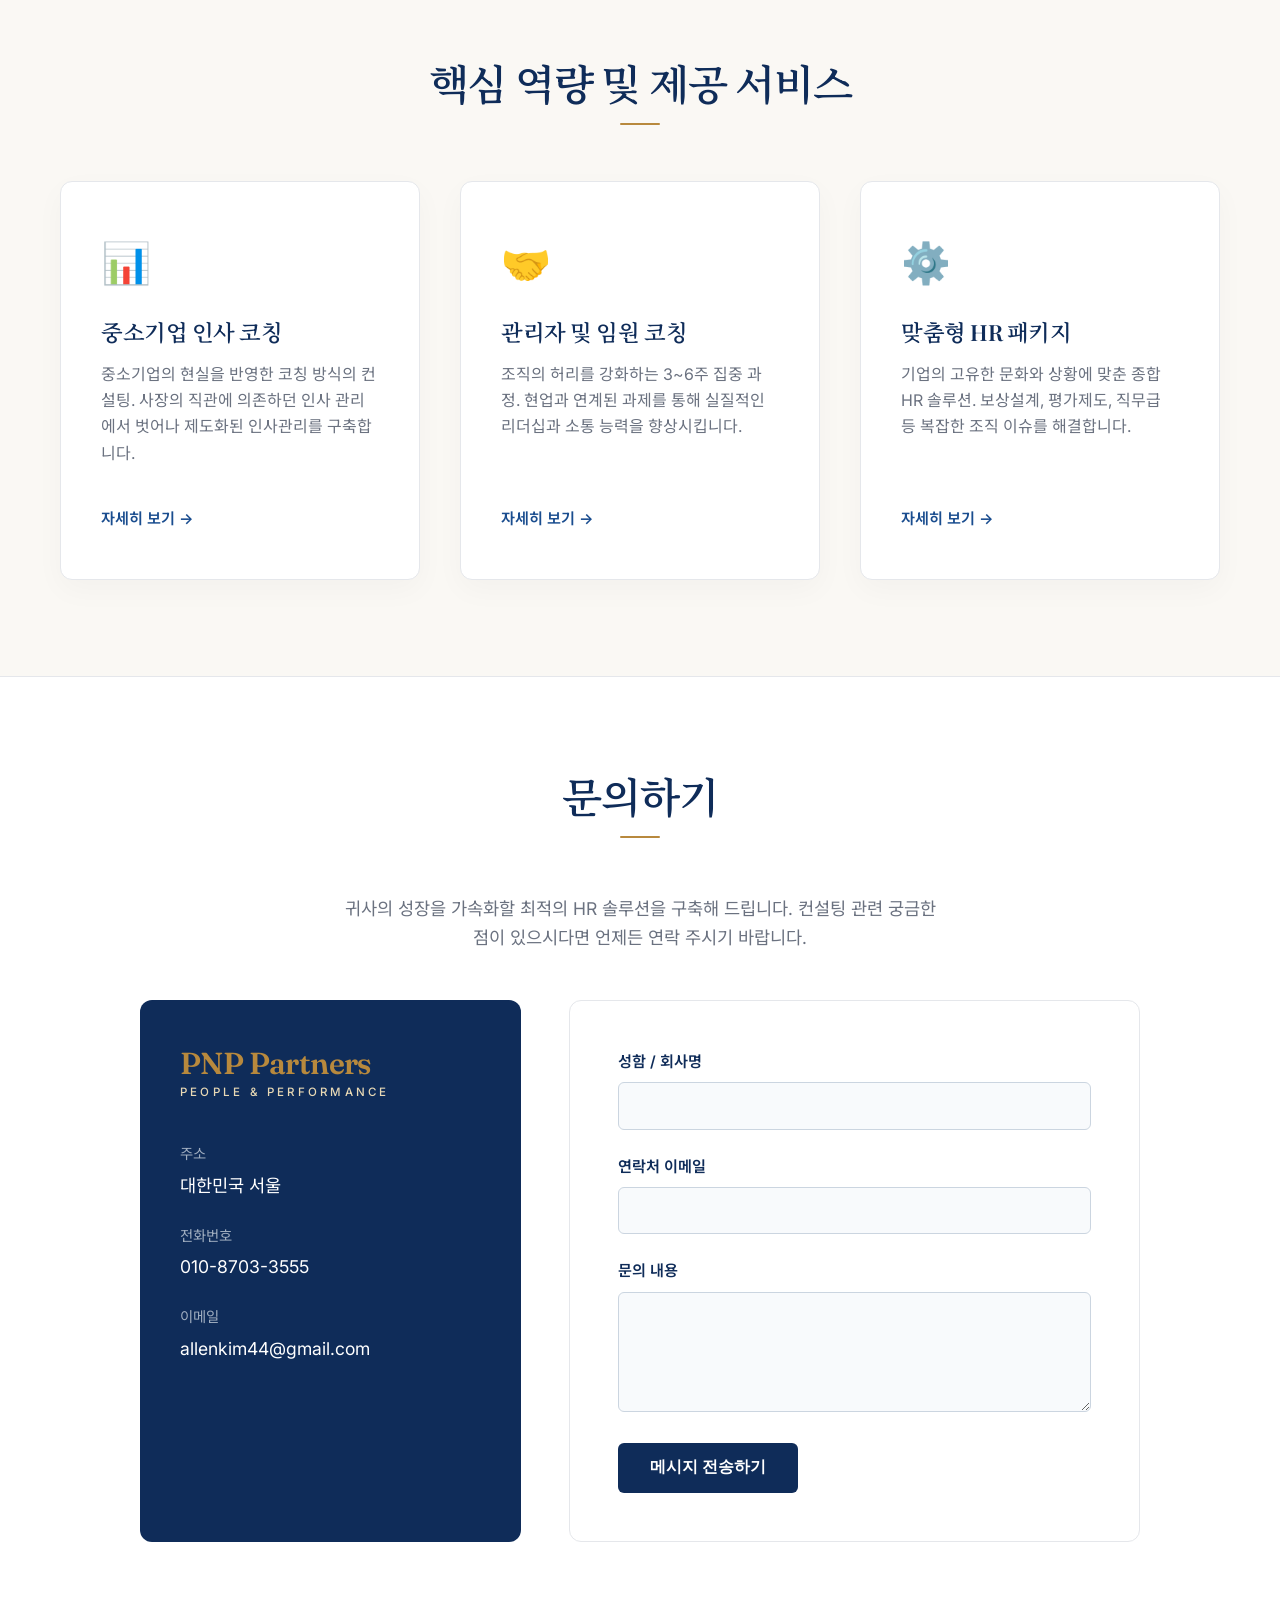
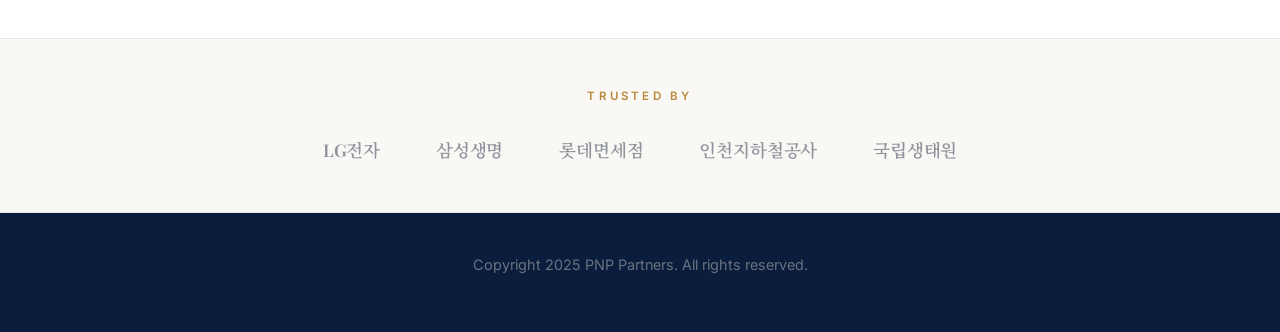
==== commit 90456470: "add trusted by section at the bottom" ====
--- a/index.html
+++ b/index.html
@@ -120,6 +120,39 @@
         }
         .hero h1 { color: var(--white); font-size: 3.8rem; margin-bottom: 1.5rem; letter-spacing: -0.03em; }
         .hero p { color: #E2E8F0; font-size: 1.25rem; max-width: 800px; margin: 0 auto 2.5rem; font-weight: 300; }
+
+        /* === TRUST STRIP === */
+        .trust-strip {
+            background: var(--bg-light);
+            border-top: 1px solid var(--border-color);
+            border-bottom: 1px solid var(--border-color);
+            padding: 3rem 0;
+        }
+        .trust-label {
+            text-align: center;
+            font-size: 0.72rem;
+            letter-spacing: 0.28em;
+            text-transform: uppercase;
+            color: var(--accent-color);
+            font-weight: 600;
+            margin-bottom: 1.8rem;
+        }
+        .trust-logos {
+            display: flex;
+            flex-wrap: wrap;
+            justify-content: center;
+            align-items: center;
+            gap: 1.5rem 3.5rem;
+        }
+        .trust-logo {
+            font-family: var(--font-display);
+            font-weight: 600;
+            font-size: 1.1rem;
+            color: var(--text-light);
+            letter-spacing: -0.01em;
+            opacity: 0.75;
+            white-space: nowrap;
+        }
 
         /* === ABOUT CEO SECTION === */
         .about-grid { display: grid; grid-template-columns: 1fr 1.2fr; gap: 4rem; align-items: center; }
@@ -509,6 +542,20 @@
         </div>
     </section>
 
+    <!-- TRUST STRIP -->
+    <section class="trust-strip" aria-label="Trusted by">
+        <div class="container">
+            <div class="trust-label">Trusted by</div>
+            <div class="trust-logos">
+                <span class="trust-logo translatable" data-ko="LG전자" data-en="LG Electronics">LG Electronics</span>
+                <span class="trust-logo translatable" data-ko="삼성생명" data-en="Samsung Life">Samsung Life</span>
+                <span class="trust-logo translatable" data-ko="롯데면세점" data-en="Lotte Duty Free">Lotte Duty Free</span>
+                <span class="trust-logo translatable" data-ko="인천지하철공사" data-en="Incheon Transit">Incheon Transit</span>
+                <span class="trust-logo translatable" data-ko="국립생태원" data-en="National Institute of Ecology">National Institute of Ecology</span>
+            </div>
+        </div>
+    </section>
+
     <!-- FOOTER -->
     <footer>
         <div class="container">
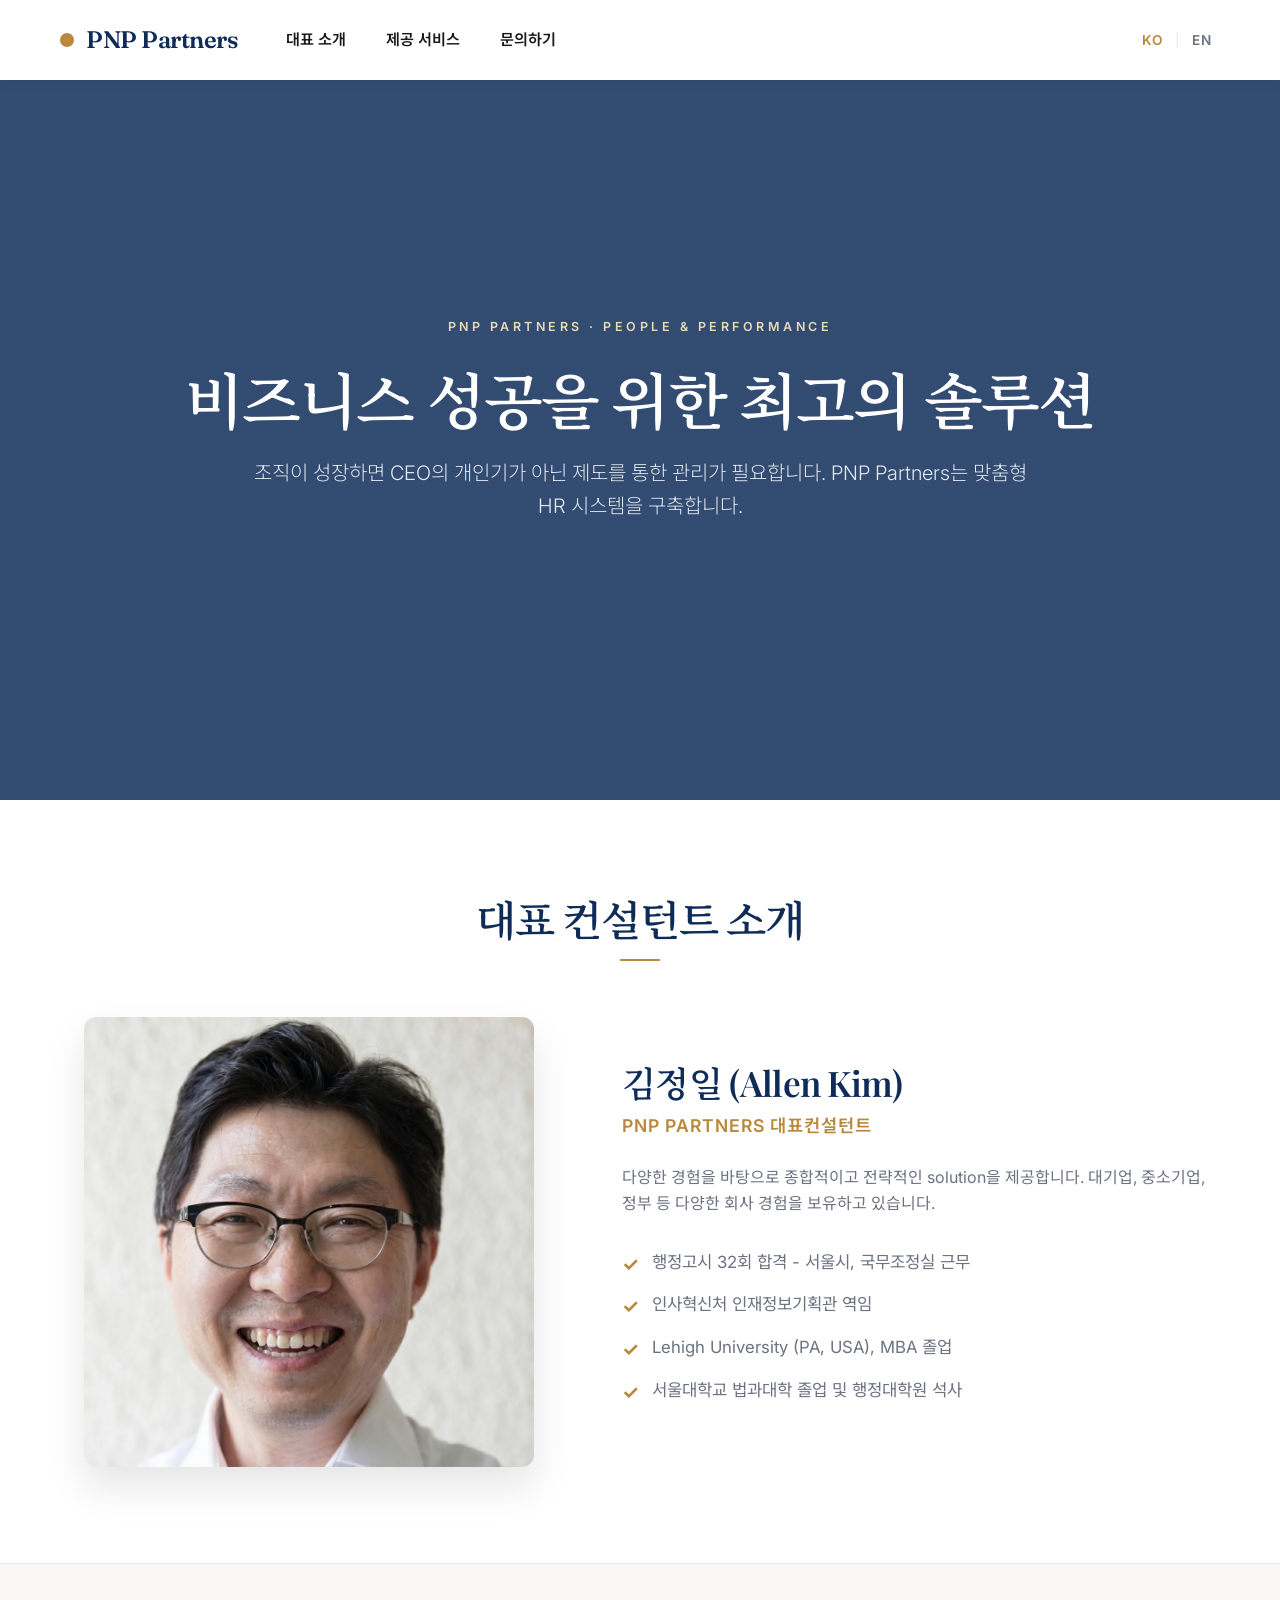
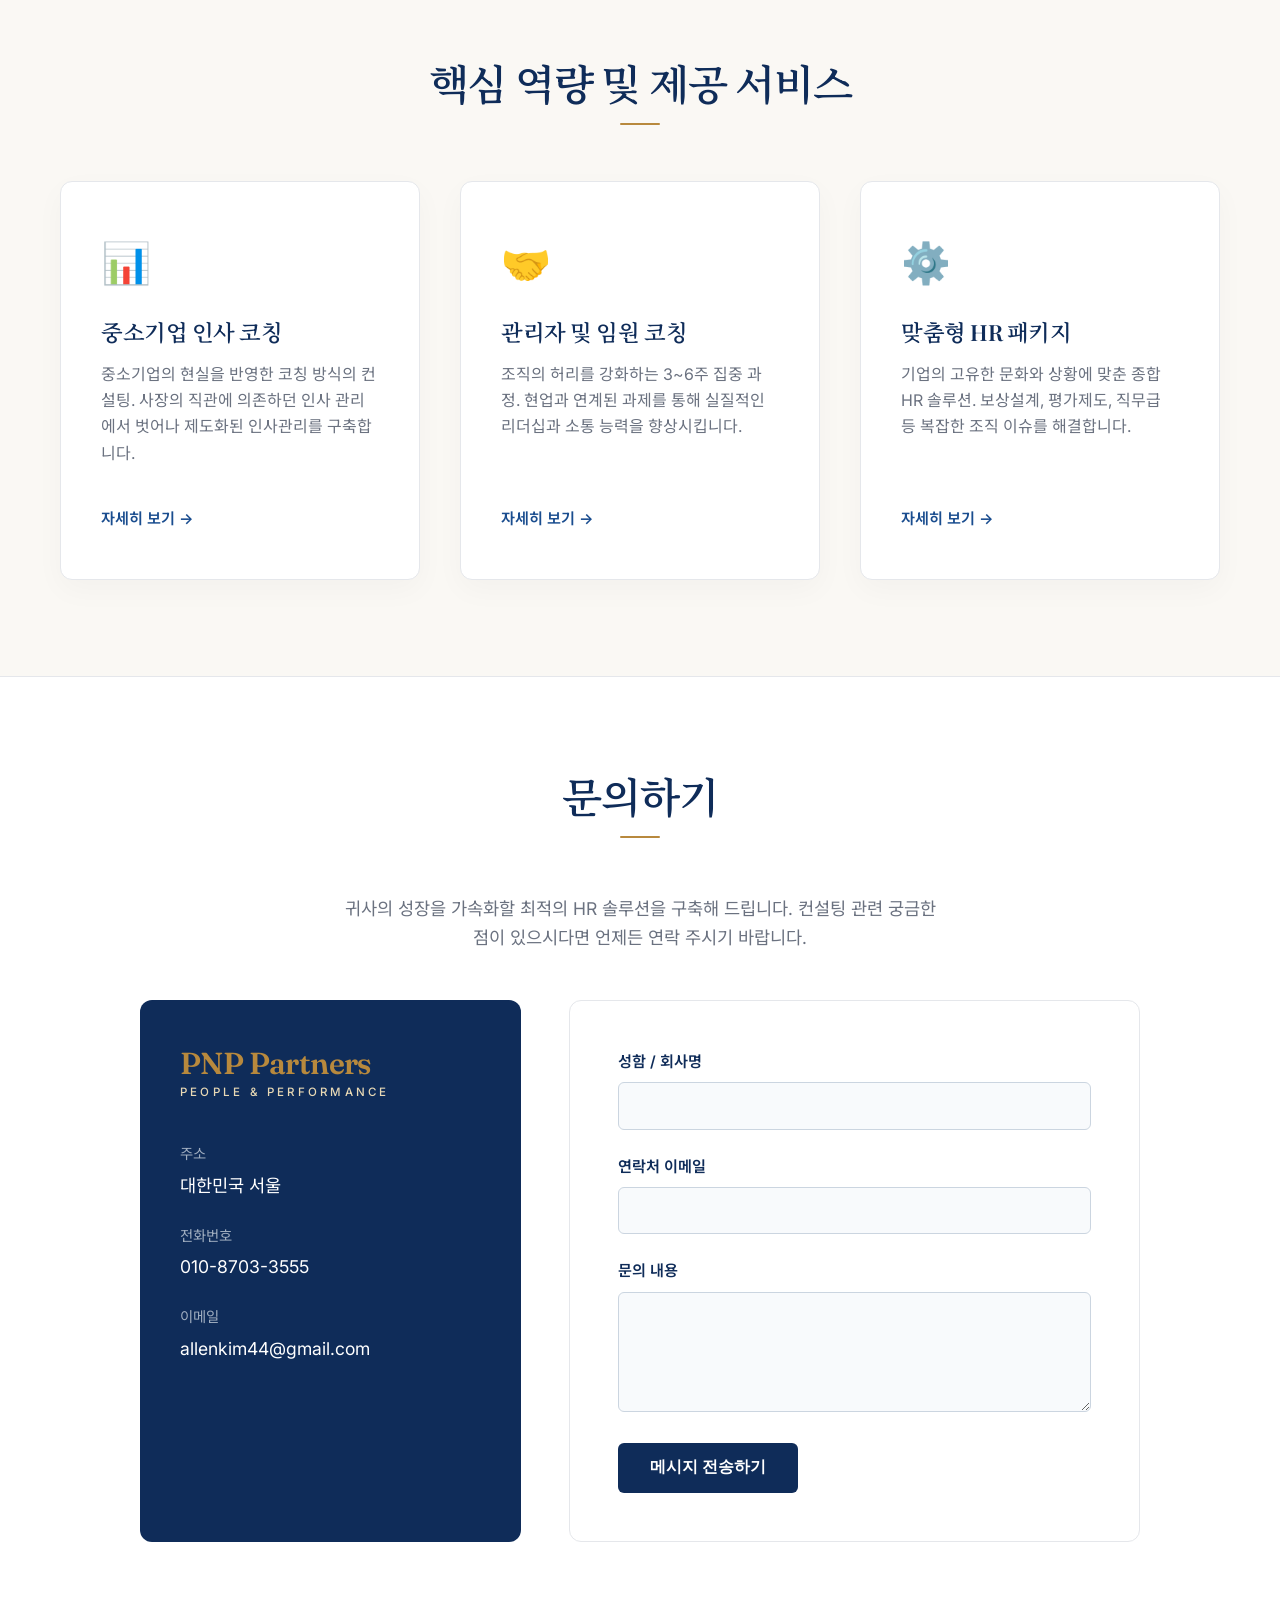
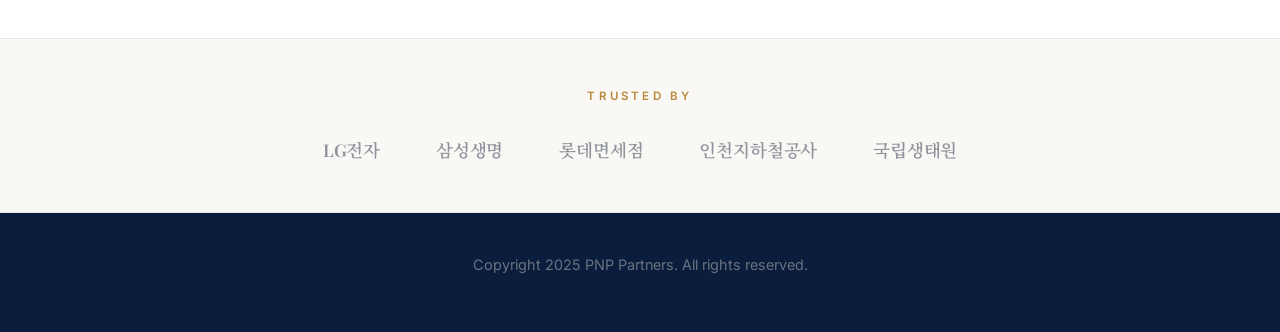
==== commit 10437014: "add eyebrow above headline." ====
--- a/index.html
+++ b/index.html
@@ -118,6 +118,14 @@
             background: linear-gradient(rgba(15, 44, 89, 0.85), rgba(15, 44, 89, 0.85)), url('https://images.unsplash.com/photo-1552664730-d307ca884978?auto=format&fit=crop&w=1920&q=80') center/cover no-repeat fixed;
             display: flex; align-items: center; text-align: center; color: var(--white);
         }
+        .hero-eyebrow {
+            font-size: 0.78rem;
+            letter-spacing: 0.28em;
+            text-transform: uppercase;
+            color: var(--champagne);
+            font-weight: 600;
+            margin-bottom: 1.8rem;
+        }
         .hero h1 { color: var(--white); font-size: 3.8rem; margin-bottom: 1.5rem; letter-spacing: -0.03em; }
         .hero p { color: #E2E8F0; font-size: 1.25rem; max-width: 800px; margin: 0 auto 2.5rem; font-weight: 300; }
 
@@ -311,6 +319,7 @@
     <!-- HERO SECTION -->
     <section class="hero" id="home">
         <div class="container">
+            <div class="hero-eyebrow">PNP Partners · People &amp; Performance</div>
             <h1 class="translatable" data-ko="비즈니스 성공을 위한 최고의 솔루션" data-en="Best solution for success in your business">Best solution for success in your business</h1>
             <p class="translatable"
                data-ko="조직이 성장하면 CEO의 개인기가 아닌 제도를 통한 관리가 필요합니다. PNP Partners는 맞춤형 HR 시스템을 구축합니다."
